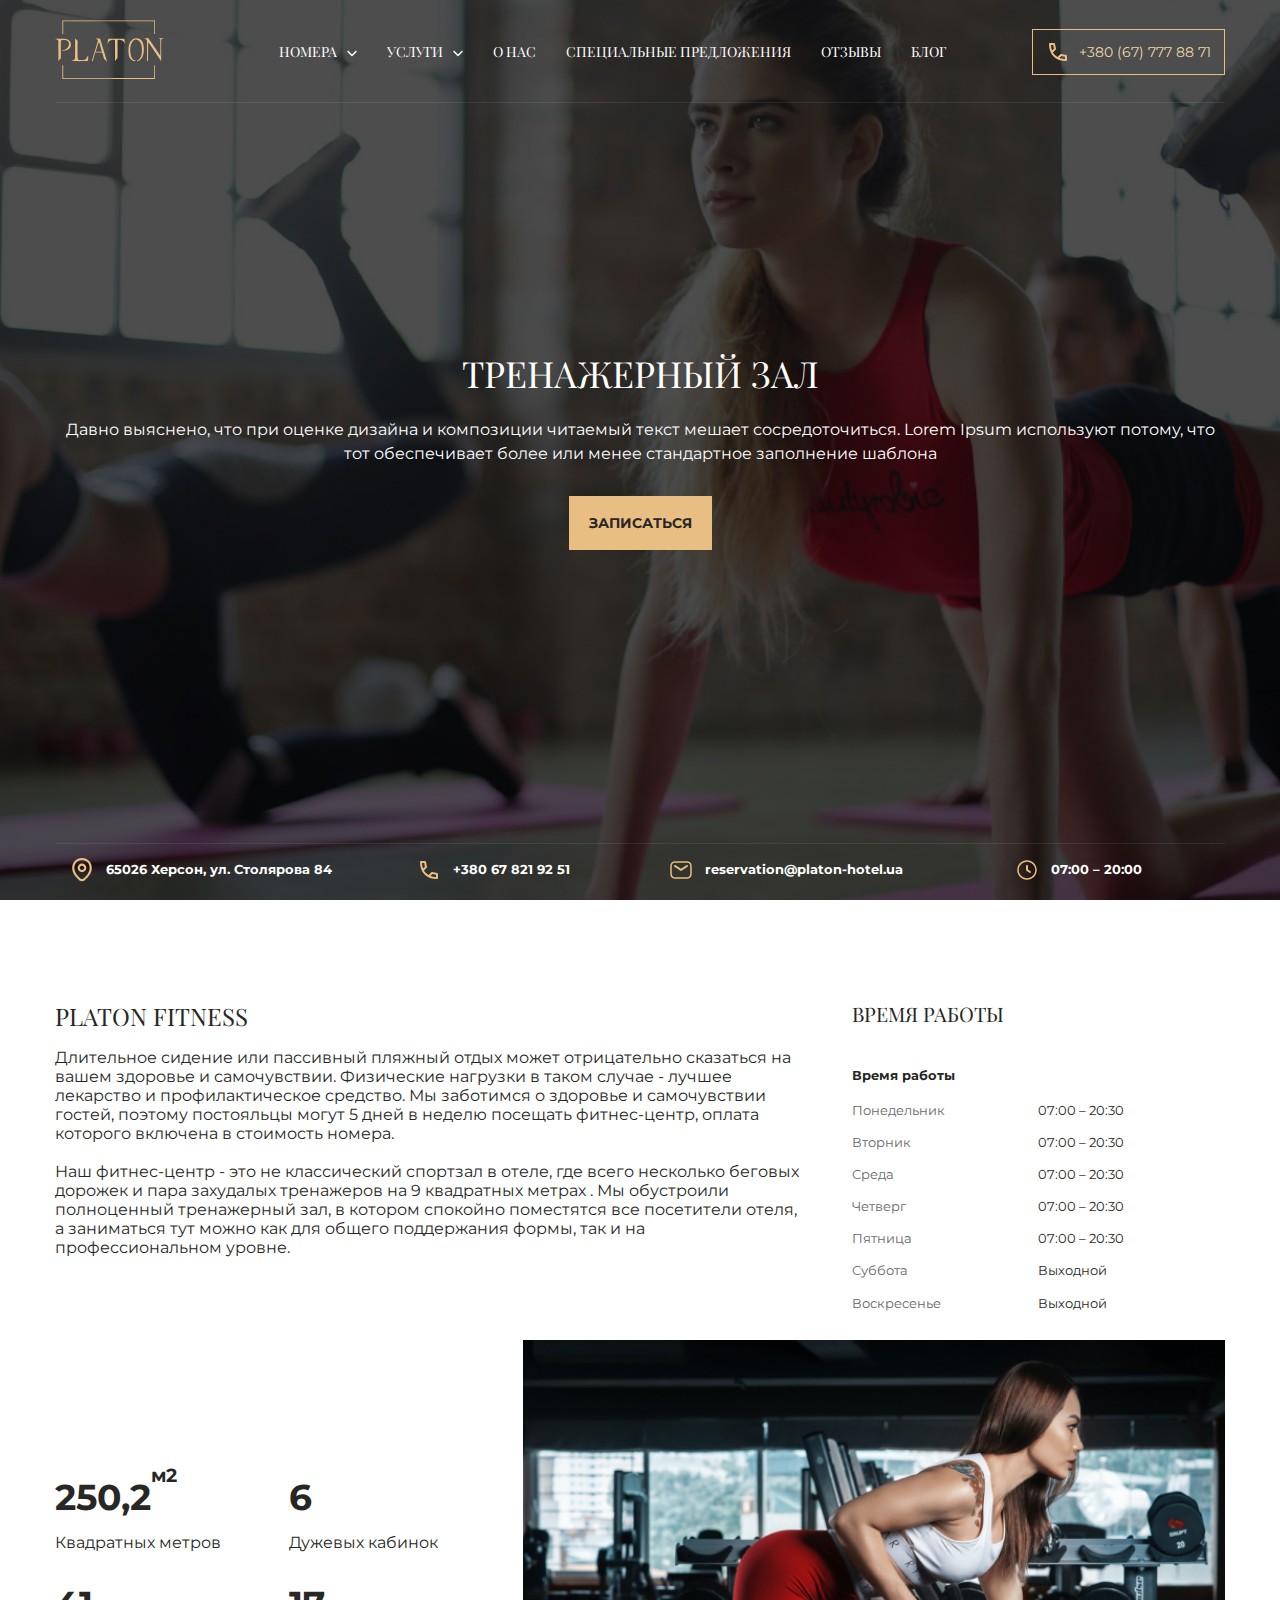
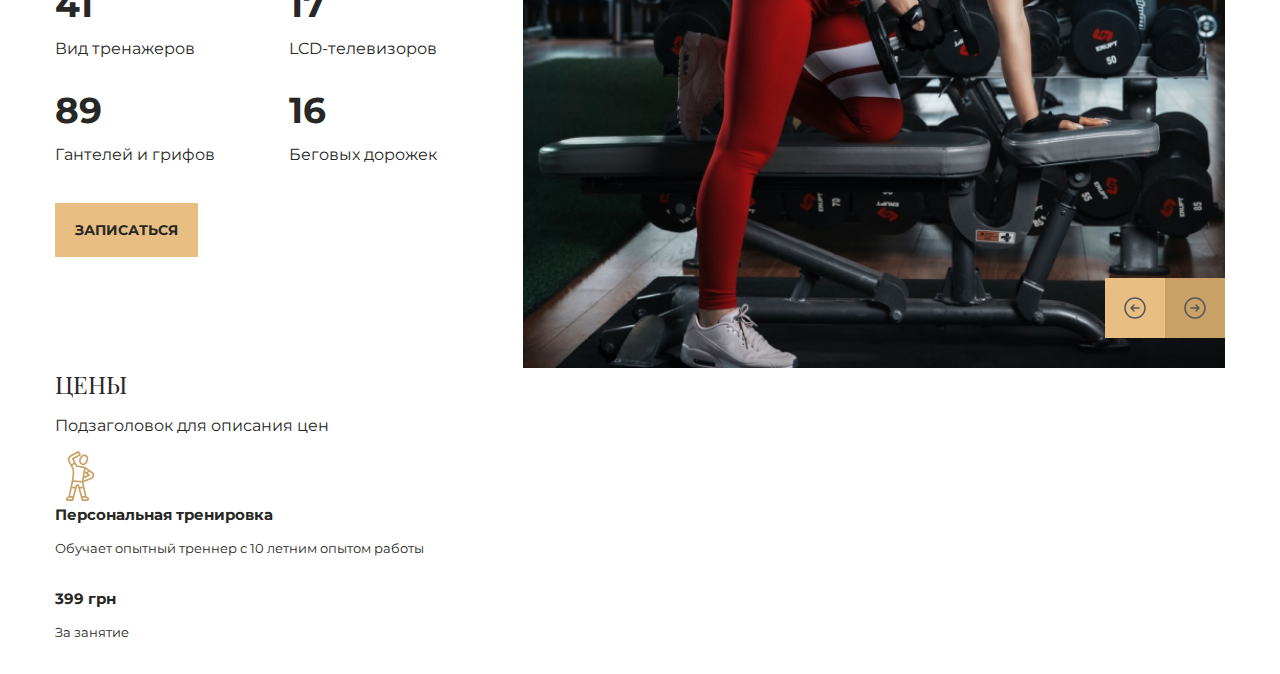
==== gym.html @ 46c25a81 "page 3" ====
<!DOCTYPE html>
<html lang="ru">
<head>
	<meta charset="UTF-8">
	<meta name="viewport" content="width=device-width, initial-scale=1.0">
	<link rel="preconnect" href="https://fonts.gstatic.com">
	<link href="https://fonts.googleapis.com/css2?family=Montserrat:wght@400;700&family=Playfair+Display&display=swap" rel="stylesheet">
	<link rel="stylesheet" href="accets/slick/slick.css">
	<link rel="stylesheet" href="accets/slick/slick-theme.css">
	<link rel="stylesheet" type="text/css" href="accets/css/style.css">
	
	<title>Platon - Тренажерный зал</title>
</head>
<body>
<!-- Sprite -->
<svg style="display: none;">
	<symbol id="time" viewBox="0 0 24 24">
		<path fill-rule="evenodd" clip-rule="evenodd" d="M12 2.25C6.61522 2.25 2.25 6.61522 2.25 12C2.25 17.3848 6.61522 21.75 12 21.75C17.3848 21.75 21.75 17.3848 21.75 12C21.75 6.61522 17.3848 2.25 12 2.25ZM3.75 12C3.75 7.44365 7.44365 3.75 12 3.75C16.5563 3.75 20.25 7.44365 20.25 12C20.25 16.5563 16.5563 20.25 12 20.25C7.44365 20.25 3.75 16.5563 3.75 12ZM13 8C13 7.44772 12.5523 7 12 7C11.4477 7 11 7.44772 11 8V12C11 12.3344 11.1671 12.6466 11.4453 12.8321L14.4453 14.8321C14.9048 15.1384 15.5257 15.0142 15.8321 14.5547C16.1384 14.0952 16.0142 13.4743 15.5547 13.1679L13 11.4648V8Z"/>
	</symbol>
	<symbol id="book" viewBox="0 0 24 24">
		<path fill-rule="evenodd" clip-rule="evenodd" d="M21 2.25H20.945C18.991 2.24998 17.4326 2.24996 15.9908 2.5121C14.6356 2.7585 13.3992 3.23163 12 4.10704C10.6008 3.23163 9.36438 2.7585 8.00916 2.5121C6.56741 2.24996 5.00897 2.24998 3.05503 2.25H3.05502H3C2.80109 2.25 2.61032 2.32902 2.46967 2.46967C2.32902 2.61032 2.25 2.80109 2.25 3V15C2.25 15.4142 2.58579 15.75 3 15.75C5.02025 15.75 6.4461 15.7525 7.74084 15.9879C9.0029 16.2174 10.1582 16.6735 11.584 17.624C11.8359 17.792 12.1641 17.792 12.416 17.624C13.8418 16.6735 14.9971 16.2174 16.2592 15.9879C17.5539 15.7525 18.9798 15.75 21 15.75C21.4142 15.75 21.75 15.4142 21.75 15V3C21.75 2.58579 21.4142 2.25 21 2.25ZM7.74084 3.9879C8.90291 4.19919 9.97448 4.60267 11.25 5.40729V15.6677C10.1465 15.0668 9.11756 14.7136 8.00916 14.5121C6.74252 14.2818 5.38582 14.2538 3.75 14.2505V3.75061C5.38435 3.75449 6.6124 3.78273 7.74084 3.9879ZM15.9908 14.5121C14.8824 14.7136 13.8535 15.0668 12.75 15.6677V5.40729C14.0255 4.60267 15.0971 4.19919 16.2592 3.9879C17.3876 3.78273 18.6156 3.75448 20.25 3.75061V14.2505C18.6142 14.2538 17.2575 14.2818 15.9908 14.5121ZM3 17.75C2.58579 17.75 2.25 18.0858 2.25 18.5C2.25 18.9142 2.58579 19.25 3 19.25C4.97377 19.25 6.39687 19.3743 7.67766 19.7236C8.95056 20.0707 10.1262 20.6522 11.584 21.624C11.8359 21.792 12.1641 21.792 12.416 21.624C13.8738 20.6522 15.0494 20.0707 16.3223 19.7236C17.6031 19.3743 19.0262 19.25 21 19.25C21.4142 19.25 21.75 18.9142 21.75 18.5C21.75 18.0858 21.4142 17.75 21 17.75C18.9738 17.75 17.3969 17.8757 15.9277 18.2764C14.585 18.6426 13.3686 19.2283 12 20.1041C10.6314 19.2283 9.41499 18.6426 8.07234 18.2764C6.60313 17.8757 5.02623 17.75 3 17.75Z"/>
	</symbol>
	<symbol id="arrowL" viewBox="0 0 22 22">
	<path fill-rule="evenodd" clip-rule="evenodd" d="M20.25 11C20.25 5.89137 16.1086 1.75 11 1.75C5.89137 1.75 1.75 5.89137 1.75 11C1.75 16.1086 5.89137 20.25 11 20.25C16.1086 20.25 20.25 16.1086 20.25 11ZM11 0.25C16.9371 0.25 21.75 5.06294 21.75 11C21.75 16.9371 16.9371 21.75 11 21.75C5.06294 21.75 0.25 16.9371 0.25 11C0.25 5.06294 5.06294 0.25 11 0.25ZM9.46967 7.46967C9.76256 7.17678 10.2374 7.17678 10.5303 7.46967C10.8232 7.76256 10.8232 8.23744 10.5303 8.53033L8.81066 10.25H15C15.4142 10.25 15.75 10.5858 15.75 11C15.75 11.4142 15.4142 11.75 15 11.75H8.81066L10.5303 13.4697C10.8232 13.7626 10.8232 14.2374 10.5303 14.5303C10.2374 14.8232 9.76256 14.8232 9.46967 14.5303L6.46967 11.5303C6.17678 11.2374 6.17678 10.7626 6.46967 10.4697L9.46967 7.46967Z"/>
	</symbol>
	<symbol id="arrowR" viewBox="0 0 24 24">
		<path fill-rule="evenodd" clip-rule="evenodd" d="M2.75 12C2.75 6.89137 6.89137 2.75 12 2.75C17.1086 2.75 21.25 6.89137 21.25 12C21.25 17.1086 17.1086 21.25 12 21.25C6.89137 21.25 2.75 17.1086 2.75 12ZM12 1.25C6.06294 1.25 1.25 6.06294 1.25 12C1.25 17.9371 6.06294 22.75 12 22.75C17.9371 22.75 22.75 17.9371 22.75 12C22.75 6.06294 17.9371 1.25 12 1.25ZM13.5303 8.46967C13.2374 8.17678 12.7626 8.17678 12.4697 8.46967C12.1768 8.76256 12.1768 9.23744 12.4697 9.53033L14.1893 11.25H8C7.58579 11.25 7.25 11.5858 7.25 12C7.25 12.4142 7.58579 12.75 8 12.75H14.1893L12.4697 14.4697C12.1768 14.7626 12.1768 15.2374 12.4697 15.5303C12.7626 15.8232 13.2374 15.8232 13.5303 15.5303L16.5303 12.5303C16.8232 12.2374 16.8232 11.7626 16.5303 11.4697L13.5303 8.46967Z"/>
	</symbol>
	<symbol id="map" viewBox="0 0 18 22">
		<path fill-rule="evenodd" clip-rule="evenodd" d="M2 9.14818C2 6.69712 2.89314 4.93541 4.17115 3.77835C5.46619 2.60588 7.21809 2 9 2C10.7819 2 12.5338 2.6059 13.8288 3.77837C15.1069 4.93543 16 6.69715 16 9.14818C16 11.2169 15.1914 13.1311 14.0546 14.7968C12.9182 16.4618 11.49 17.8244 10.3478 18.767C9.55 19.4253 8.45042 19.4254 7.65255 18.767C6.5103 17.8245 5.082 16.4619 3.94552 14.7968C2.80865 13.1311 2 11.217 2 9.14818ZM18 9.14818C18 6.16712 16.8931 3.85474 15.1712 2.29574C13.4662 0.752148 11.2181 5.54326e-06 9 0C6.78191 -5.60281e-06 4.53381 0.752126 2.82885 2.29572C1.10686 3.85472 0 6.1671 0 9.14818C0 11.7472 1.01476 14.0506 2.29362 15.9243C3.57287 17.7985 5.15262 19.2971 6.37964 20.3096C7.91657 21.5778 10.0839 21.5778 11.6208 20.3095C12.8478 19.297 14.4274 17.7985 15.7066 15.9242C16.9853 14.0505 18 11.7471 18 9.14818ZM7 9.00003C7 7.89546 7.89543 7.00003 9 7.00003C10.1046 7.00003 11 7.89546 11 9.00003C11 10.1046 10.1046 11 9 11C7.89543 11 7 10.1046 7 9.00003ZM9 5.00003C6.79086 5.00003 5 6.79089 5 9.00003C5 11.2092 6.79086 13 9 13C11.2091 13 13 11.2092 13 9.00003C13 6.79089 11.2091 5.00003 9 5.00003Z"/>
	</symbol>
	<symbol id="tel" viewBox="0 0 24 24">
		<path fill-rule="evenodd" clip-rule="evenodd" d="M3 4C3 3.44772 3.44772 3 4 3H8C8.47668 3 8.8871 3.33646 8.98058 3.80388L9.98058 8.80388C10.0462 9.13174 9.94353 9.47068 9.70711 9.70711L6.97995 12.4343C7.53364 13.411 8.19591 14.2817 8.95711 15.0429C9.7183 15.8041 10.589 16.4664 11.5657 17.0201L14.2929 14.2929C14.5293 14.0565 14.8683 13.9538 15.1961 14.0194L20.1961 15.0194C20.6635 15.1129 21 15.5233 21 16V16.0078V16.0156V16.0234V16.0312V16.0391V16.0469V16.0547V16.0625V16.0703V16.0781V16.0859V16.0938V16.1016V16.1094V16.1172V16.125V16.1328V16.1406V16.1484V16.1562V16.1641V16.1719V16.1797V16.1875V16.1953V16.2031V16.2109V16.2188V16.2266V16.2344V16.2422V16.25V16.2578V16.2656V16.2734V16.2812V16.2891V16.2969V16.3047V16.3125V16.3203V16.3281V16.3359V16.3438V16.3516V16.3594V16.3672V16.375V16.3828V16.3906V16.3984V16.4062V16.4141V16.4219V16.4297V16.4375V16.4453V16.4531V16.4609V16.4688V16.4766V16.4844V16.4922V16.5V16.5078V16.5156V16.5234V16.5312V16.5391V16.5469V16.5547V16.5625V16.5703V16.5781V16.5859V16.5938V16.6016V16.6094V16.6172V16.625V16.6328V16.6406V16.6484V16.6562V16.6641V16.6719V16.6797V16.6875V16.6953V16.7031V16.7109V16.7188V16.7266V16.7344V16.7422V16.75V16.7578V16.7656V16.7734V16.7812V16.7891V16.7969V16.8047V16.8125V16.8203V16.8281V16.8359V16.8438V16.8516V16.8594V16.8672V16.875V16.8828V16.8906V16.8984V16.9062V16.9141V16.9219V16.9297V16.9375V16.9453V16.9531V16.9609V16.9688V16.9766V16.9844V16.9922V17V17.0078V17.0156V17.0234V17.0312V17.0391V17.0469V17.0547V17.0625V17.0703V17.0781V17.0859V17.0938V17.1016V17.1094V17.1172V17.125V17.1328V17.1406V17.1484V17.1562V17.1641V17.1719V17.1797V17.1875V17.1953V17.2031V17.2109V17.2188V17.2266V17.2344V17.2422V17.25V17.2578V17.2656V17.2734V17.2812V17.2891V17.2969V17.3047V17.3125V17.3203V17.3281V17.3359V17.3438V17.3516V17.3594V17.3672V17.375V17.3828V17.3906V17.3984V17.4062V17.4141V17.4219V17.4297V17.4375V17.4453V17.4531V17.4609V17.4688V17.4766V17.4844V17.4922V17.5V17.5078V17.5156V17.5234V17.5312V17.5391V17.5469V17.5547V17.5625V17.5703V17.5781V17.5859V17.5938V17.6016V17.6094V17.6172V17.625V17.6328V17.6406V17.6484V17.6562V17.6641V17.6719V17.6797V17.6875V17.6953V17.7031V17.7109V17.7188V17.7266V17.7344V17.7422V17.75V17.7578V17.7656V17.7734V17.7812V17.7891V17.7969V17.8047V17.8125V17.8203V17.8281V17.8359V17.8438V17.8516V17.8594V17.8672V17.875V17.8828V17.8906V17.8984V17.9062V17.9141V17.9219V17.9297V17.9375V17.9453V17.9531V17.9609V17.9688V17.9766V17.9844V17.9922V18V18.0078V18.0156V18.0234V18.0312V18.0391V18.0469V18.0547V18.0625V18.0703V18.0781V18.0859V18.0938V18.1016V18.1094V18.1172V18.125V18.1328V18.1406V18.1484V18.1562V18.1641V18.1719V18.1797V18.1875V18.1953V18.2031V18.2109V18.2188V18.2266V18.2344V18.2422V18.25V18.2578V18.2656V18.2734V18.2812V18.2891V18.2969V18.3047V18.3125V18.3203V18.3281V18.3359V18.3438V18.3516V18.3594V18.3672V18.375V18.3828V18.3906V18.3984V18.4062V18.4141V18.4219V18.4297V18.4375V18.4453V18.4531V18.4609V18.4688V18.4766V18.4844V18.4922V18.5V18.5078V18.5156V18.5234V18.5312V18.5391V18.5469V18.5547V18.5625V18.5703V18.5781V18.5859V18.5938V18.6016V18.6094V18.6172V18.625V18.6328V18.6406V18.6484V18.6562V18.6641V18.6719V18.6797V18.6875V18.6953V18.7031V18.7109V18.7188V18.7266V18.7344V18.7422V18.75V18.7578V18.7656V18.7734V18.7812V18.7891V18.7969V18.8047V18.8125V18.8203V18.8281V18.8359V18.8438V18.8516V18.8594V18.8672V18.875V18.8828V18.8906V18.8984V18.9062V18.9141V18.9219V18.9297V18.9375V18.9453V18.9531V18.9609V18.9688V18.9766V18.9844V18.9922V19V19.0078V19.0156V19.0234V19.0312V19.0391V19.0469V19.0547V19.0625V19.0703V19.0781V19.0859V19.0938V19.1016V19.1094V19.1172V19.125V19.1328V19.1406V19.1484V19.1562V19.1641V19.1719V19.1797V19.1875V19.1953V19.2031V19.2109V19.2188V19.2266V19.2344V19.2422V19.25V19.2578V19.2656V19.2734V19.2812V19.2891V19.2969V19.3047V19.3125V19.3203V19.3281V19.3359V19.3438V19.3516V19.3594V19.3672V19.375V19.3828V19.3906V19.3984V19.4062V19.4141V19.4219V19.4297V19.4375V19.4453V19.4531V19.4609V19.4688V19.4766V19.4844V19.4922V19.5V19.5078V19.5156V19.5234V19.5312V19.5391V19.5469V19.5547V19.5625V19.5703V19.5781V19.5859V19.5938V19.6016V19.6094V19.6172V19.625V19.6328V19.6406V19.6484V19.6562V19.6641V19.6719V19.6797V19.6875V19.6953V19.7031V19.7109V19.7188V19.7266V19.7344V19.7422V19.75V19.7578V19.7656V19.7734V19.7812V19.7891V19.7969V19.8047V19.8125V19.8203V19.8281V19.8359V19.8438V19.8516V19.8594V19.8672V19.875V19.8828V19.8906V19.8984V19.9062V19.9141V19.9219V19.9297V19.9375V19.9453V19.9531V19.9609V19.9688V19.9766V19.9844V19.9922V20C21 20.5523 20.5523 21 20 21C14.7995 21 10.5217 19.4359 7.54289 16.4571C4.56408 13.4783 3 9.20051 3 4ZM13.4951 17.9191C15.1117 18.5268 16.9502 18.89 19 18.9787V18.9766V18.9688V18.9609V18.9531V18.9453V18.9375V18.9297V18.9219V18.9141V18.9062V18.8984V18.8906V18.8828V18.875V18.8672V18.8594V18.8516V18.8438V18.8359V18.8281V18.8203V18.8125V18.8047V18.7969V18.7891V18.7812V18.7734V18.7656V18.7578V18.75V18.7422V18.7344V18.7266V18.7188V18.7109V18.7031V18.6953V18.6875V18.6797V18.6719V18.6641V18.6562V18.6484V18.6406V18.6328V18.625V18.6172V18.6094V18.6016V18.5938V18.5859V18.5781V18.5703V18.5625V18.5547V18.5469V18.5391V18.5312V18.5234V18.5156V18.5078V18.5V18.4922V18.4844V18.4766V18.4688V18.4609V18.4531V18.4453V18.4375V18.4297V18.4219V18.4141V18.4062V18.3984V18.3906V18.3828V18.375V18.3672V18.3594V18.3516V18.3438V18.3359V18.3281V18.3203V18.3125V18.3047V18.2969V18.2891V18.2812V18.2734V18.2656V18.2578V18.25V18.2422V18.2344V18.2266V18.2188V18.2109V18.2031V18.1953V18.1875V18.1797V18.1719V18.1641V18.1562V18.1484V18.1406V18.1328V18.125V18.1172V18.1094V18.1016V18.0938V18.0859V18.0781V18.0703V18.0625V18.0547V18.0469V18.0391V18.0312V18.0234V18.0156V18.0078V18V17.9922V17.9844V17.9766V17.9688V17.9609V17.9531V17.9453V17.9375V17.9297V17.9219V17.9141V17.9062V17.8984V17.8906V17.8828V17.875V17.8672V17.8594V17.8516V17.8438V17.8359V17.8281V17.8203V17.8125V17.8047V17.7969V17.7891V17.7812V17.7734V17.7656V17.7578V17.75V17.7422V17.7344V17.7266V17.7188V17.7109V17.7031V17.6953V17.6875V17.6797V17.6719V17.6641V17.6562V17.6484V17.6406V17.6328V17.625V17.6172V17.6094V17.6016V17.5938V17.5859V17.5781V17.5703V17.5625V17.5547V17.5469V17.5391V17.5312V17.5234V17.5156V17.5078V17.5V17.4922V17.4844V17.4766V17.4688V17.4609V17.4531V17.4453V17.4375V17.4297V17.4219V17.4141V17.4062V17.3984V17.3906V17.3828V17.375V17.3672V17.3594V17.3516V17.3438V17.3359V17.3281V17.3203V17.3125V17.3047V17.2969V17.2891V17.2812V17.2734V17.2656V17.2578V17.25V17.2422V17.2344V17.2266V17.2188V17.2109V17.2031V17.1953V17.1875V17.1797V17.1719V17.1641V17.1562V17.1484V17.1406V17.1328V17.125V17.1172V17.1094V17.1016V17.0938V17.0859V17.0781V17.0703V17.0625V17.0547V17.0469V17.0391V17.0312V17.0234V17.0156V17.0078V17V16.9922V16.9844V16.9766V16.9688V16.9609V16.9531V16.9453V16.9375V16.9297V16.9219V16.9141V16.9062V16.8984V16.8906V16.8828V16.875V16.8672V16.8594V16.8516V16.8438V16.8359V16.8281V16.8203V16.8198L15.3287 16.0855L13.4951 17.9191ZM6.08093 10.5049L7.91446 8.67133L7.1802 5H5.02133C5.10996 7.04982 5.4732 8.88831 6.08093 10.5049Z"/>
	</symbol>
	<symbol id="email" viewBox="0 0 24 24">
		<path fill-rule="evenodd" clip-rule="evenodd" d="M8.4 3.25H8.367C7.27486 3.24999 6.40936 3.24999 5.71173 3.30699C4.99834 3.36527 4.39472 3.48688 3.84355 3.76772C2.94978 4.22312 2.22312 4.94978 1.76772 5.84355C1.48688 6.39472 1.36527 6.99834 1.30699 7.71173C1.24999 8.40935 1.24999 9.27485 1.25 10.367V10.367V10.4V13.6V13.633C1.24999 14.7251 1.24999 15.5906 1.30699 16.2883C1.36527 17.0017 1.48688 17.6053 1.76772 18.1565C2.22312 19.0502 2.94978 19.7769 3.84355 20.2323C4.39472 20.5131 4.99834 20.6347 5.71173 20.693C6.40935 20.75 7.27485 20.75 8.36698 20.75H8.4H15.6H15.633C16.7252 20.75 17.5906 20.75 18.2883 20.693C19.0017 20.6347 19.6053 20.5131 20.1565 20.2323C21.0502 19.7769 21.7769 19.0502 22.2323 18.1565C22.5131 17.6053 22.6347 17.0017 22.693 16.2883C22.75 15.5906 22.75 14.7252 22.75 13.633V13.6V10.4V10.367C22.75 9.27484 22.75 8.40935 22.693 7.71173C22.6347 6.99834 22.5131 6.39472 22.2323 5.84355C21.7769 4.94978 21.0502 4.22312 20.1565 3.76772C19.6053 3.48688 19.0017 3.36527 18.2883 3.30699C17.5906 3.24999 16.7251 3.24999 15.633 3.25H15.6H8.4ZM4.52453 5.10423C4.829 4.94909 5.21325 4.85271 5.83388 4.80201C6.46327 4.75058 7.26752 4.75 8.4 4.75H15.6C16.7325 4.75 17.5367 4.75058 18.1661 4.80201C18.7867 4.85271 19.171 4.94909 19.4755 5.10423C20.087 5.41582 20.5842 5.913 20.8958 6.52453C21.0509 6.829 21.1473 7.21325 21.198 7.83388C21.2494 8.46326 21.25 9.26752 21.25 10.4V13.6C21.25 14.7325 21.2494 15.5367 21.198 16.1661C21.1473 16.7867 21.0509 17.171 20.8958 17.4755C20.5842 18.087 20.087 18.5842 19.4755 18.8958C19.171 19.0509 18.7867 19.1473 18.1661 19.198C17.5367 19.2494 16.7325 19.25 15.6 19.25H8.4C7.26752 19.25 6.46327 19.2494 5.83388 19.198C5.21325 19.1473 4.829 19.0509 4.52453 18.8958C3.913 18.5842 3.41582 18.087 3.10423 17.4755C2.94909 17.171 2.85271 16.7867 2.80201 16.1661C2.75058 15.5367 2.75 14.7325 2.75 13.6V10.4C2.75 9.26752 2.75058 8.46326 2.80201 7.83388C2.85271 7.21325 2.94909 6.829 3.10423 6.52453C3.41582 5.913 3.913 5.41582 4.52453 5.10423ZM6.5547 7.16795C6.09517 6.8616 5.4743 6.98577 5.16795 7.4453C4.8616 7.90483 4.98577 8.5257 5.4453 8.83205L11.4453 12.8321C11.7812 13.056 12.2188 13.056 12.5547 12.8321L18.5547 8.83205C19.0142 8.5257 19.1384 7.90483 18.8321 7.4453C18.5257 6.98577 17.9048 6.8616 17.4453 7.16795L12 10.7981L6.5547 7.16795Z"/>
	</symbol>
	<symbol id="wrench" viewBox="0 0 24 24">
		<path fill-rule="evenodd" clip-rule="evenodd" d="M19.5825 3.07635C19.6374 3.3963 19.5336 3.72298 19.304 3.95252L15.7271 7.52948C15.5174 7.73915 15.4032 7.85444 15.3275 7.94361C15.3245 7.94716 15.3217 7.95054 15.319 7.95374C15.3217 7.95695 15.3245 7.96033 15.3275 7.96388C15.4032 8.05305 15.5174 8.16833 15.7271 8.37801L16.2928 8.94369C16.5024 9.15337 16.6177 9.26755 16.7069 9.34325C16.7104 9.34627 16.7138 9.3491 16.717 9.35177C16.7202 9.3491 16.7236 9.34627 16.7272 9.34325C16.8163 9.26755 16.9316 9.15337 17.1413 8.94369L20.7183 5.36673C20.9478 5.13719 21.2745 5.03335 21.5944 5.08823C21.9144 5.14311 22.1878 5.34988 22.3277 5.64279C23.57 8.24346 23.1159 11.4543 20.9597 13.6106C18.9842 15.586 16.1237 16.1328 13.658 15.2554L7.52464 21.3888C6.35307 22.5603 4.45357 22.5603 3.282 21.3888C2.11043 20.2172 2.11043 18.3177 3.282 17.1461L9.41539 11.0127C8.53793 8.54712 9.08474 5.68653 11.0602 3.7111C13.2164 1.55485 16.4273 1.10072 19.028 2.34308C19.3209 2.48301 19.5277 2.75641 19.5825 3.07635ZM16.7175 3.71064C15.213 3.49689 13.6305 3.96924 12.4744 5.12532C10.9361 6.6636 10.6084 8.95698 11.4968 10.8168C11.6795 11.1992 11.6013 11.6553 11.3016 11.955L4.69621 18.5603C4.30569 18.9509 4.30569 19.584 4.69621 19.9746C5.08674 20.3651 5.7199 20.3651 6.11043 19.9746L12.7158 13.3692C13.0155 13.0695 13.4715 12.9913 13.854 13.174C15.7138 14.0624 18.0072 13.7347 19.5455 12.1964C20.7015 11.0403 21.1739 9.45777 20.9601 7.95328L18.5555 10.3579L18.533 10.3805C18.3545 10.5589 18.1807 10.7328 18.0215 10.8679C17.8467 11.0164 17.6248 11.1759 17.3351 11.2701C16.9334 11.4006 16.5007 11.4006 16.099 11.2701C15.8093 11.1759 15.5874 11.0164 15.4125 10.8679C15.2533 10.7328 15.0795 10.5589 14.9011 10.3805C14.8936 10.373 14.8861 10.3654 14.8786 10.3579L14.3129 9.79222C14.3053 9.78469 14.2978 9.77718 14.2903 9.76967C14.1118 9.59123 13.938 9.41745 13.8028 9.25823C13.6544 9.08338 13.4948 8.86149 13.4007 8.57178C13.2702 8.17009 13.2702 7.7374 13.4007 7.33571C13.4948 7.04599 13.6544 6.8241 13.8028 6.64925C13.938 6.49004 14.1118 6.31626 14.2903 6.13782C14.2978 6.13031 14.3053 6.12279 14.3129 6.11526L16.7175 3.71064Z"/>
	</symbol>
	<symbol id="telegram" viewBox="0 0 24 24">
		<path d="M18.1425 20.3326C17.9871 20.3337 17.835 20.2866 17.7075 20.1976L10.5 15.1426C10.4109 15.0797 10.3365 14.9982 10.2821 14.9036C10.2277 14.809 10.1946 14.7037 10.185 14.5951C10.1749 14.4852 10.1892 14.3745 10.2268 14.2708C10.2644 14.1671 10.3244 14.0729 10.4025 13.9951L12.3675 12.0001L9.00004 14.1076L10.5 17.5501L11.16 16.8901C11.3003 16.7488 11.4909 16.6691 11.6899 16.6684C11.8889 16.6677 12.0801 16.7461 12.2213 16.8863C12.3625 17.0265 12.4423 17.2171 12.443 17.4162C12.4437 17.6152 12.3653 17.8063 12.225 17.9476L10.725 19.3876C10.6386 19.4749 10.532 19.5397 10.4146 19.5761C10.2972 19.6126 10.1727 19.6197 10.0519 19.5967C9.93115 19.5738 9.8179 19.5215 9.7221 19.4445C9.62631 19.3674 9.55091 19.2681 9.50254 19.1551L7.33504 14.1001C7.26565 13.9348 7.25776 13.7501 7.31279 13.5795C7.36783 13.4089 7.48215 13.2636 7.63504 13.1701L17.025 7.38756C17.1816 7.29117 17.3682 7.25567 17.5493 7.28781C17.7303 7.31995 17.8933 7.4175 18.0071 7.5619C18.121 7.70631 18.1778 7.88751 18.1668 8.07107C18.1559 8.25464 18.0778 8.42777 17.9475 8.55756L12.0825 14.4226L17.6625 18.3376L20.6625 5.58756L4.33504 11.6626L6.14254 12.4126C6.23958 12.4451 6.32892 12.4972 6.40507 12.5656C6.48121 12.634 6.54255 12.7173 6.5853 12.8103C6.62805 12.9033 6.65132 13.0041 6.65366 13.1064C6.656 13.2088 6.63736 13.3105 6.59891 13.4053C6.56045 13.5002 6.50298 13.5862 6.43004 13.658C6.3571 13.7298 6.27023 13.7859 6.17479 13.8229C6.07934 13.8599 5.97733 13.8769 5.87505 13.873C5.77276 13.8691 5.67237 13.8443 5.58004 13.8001L1.97254 12.3376C1.83024 12.2836 1.70773 12.1876 1.62128 12.0623C1.53483 11.9371 1.48853 11.7885 1.48853 11.6363C1.48853 11.4841 1.53483 11.3355 1.62128 11.2103C1.70773 11.085 1.83024 10.989 1.97254 10.9351L21.4875 3.75006C21.6139 3.7045 21.7501 3.69368 21.882 3.71875C22.014 3.74381 22.1367 3.80384 22.2375 3.89256C22.3418 3.98388 22.4187 4.10231 22.4598 4.23471C22.5008 4.3671 22.5044 4.50828 22.47 4.64256L18.87 19.7551C18.8423 19.8752 18.7853 19.9867 18.7042 20.0795C18.6231 20.1724 18.5204 20.2439 18.405 20.2876C18.3207 20.3171 18.2319 20.3323 18.1425 20.3326Z"/>
</svg>
<!-- Header -->
<header>
	<div class="container">
		<div class="header__inner">
			<div class="header__logo">
				<img src="accets/images/logo.svg" alt="">
			</div>

			<nav class="nav">
				<div class="nav__submenu">Номера</div>
				<div class="nav__submenu">Услуги</div>
				<div class="nav__link">О нас</div>
				<div class="nav__link">Специальные предложения</div>
				<div class="nav__link">Отзывы</div>
				<div class="nav__link">Блог</div>
			</nav>

			<div class="header__item">
				<div class="header__local"></div>
				<div class="btn__tel">
					<svg class="icon__tel">
						<use xlink:href="#tel"></use>
					</svg>
				+380 (67) 777 88 71
				</div>
			</div>
		</div>
	</div>
</header>
<!-- Intro -->
<div class="intro text-center" style="background: url(accets/images/gym/gym-intro.jpg) no-repeat center; background-size: cover;">
	<div class="container">
		<h1>
			Тренажерный зал
		</h1>
		<p>
			Давно выяснено, что при оценке дизайна и композиции читаемый текст мешает сосредоточиться. Lorem Ipsum используют потому, что тот обеспечивает более или менее стандартное заполнение шаблона
		</p>
		<div class="text-center">
			<a class="btn" href="#">записаться</a>
		</div>
		<div class="rest__intro--contact">
			<div class="rest__intro--contact-item">
				<svg class="contacts__icon">
					<use xlink:href="#map"></use>
				</svg>
				<p>65026 Херсон, ул. Столярова 84</p>
			</div>
			<div class="rest__intro--contact-item">
				<svg class="contacts__icon">
					<use xlink:href="#tel"></use>
				</svg>
				<p>+380 67 821 92 51</p>
			</div>
			<div class="rest__intro--contact-item">
				<svg class="contacts__icon">
					<use xlink:href="#email"></use>
				</svg>
				<p>reservation@platon-hotel.ua</p>
			</div>
			<div class="rest__intro--contact-item">
				<svg class="contacts__icon">
					<use xlink:href="#time"></use>
				</svg>
				<p>07:00 – 20:00</p>
			</div>
		</div>
	</div>
</div>
<div class="container">
	<div class="section-2 section-2--rest">
		<div class="section-2--rest__text">
			<h2>Platon Fitness</h2>
			<p>
				Длительное сидение или пассивный пляжный отдых может отрицательно сказаться на вашем здоровье и самочувствии. Физические нагрузки в таком случае - лучшее лекарство и профилактическое средство. Мы заботимся о здоровье и самочувствии гостей, поэтому постояльцы могут 5 дней в неделю посещать фитнес-центр, оплата которого включена в стоимость номера. <br><br>
				Наш фитнес-центр - это не классический спортзал в отеле, где всего несколько беговых дорожек и пара захудалых тренажеров на 9 квадратных метрах . Мы обустроили полноценный тренажерный зал, в котором спокойно поместятся все посетители отеля, а заниматься тут можно как для общего поддержания формы, так и на профессиональном уровне.
			</p>
		</div>
		<div class="section-2--rest__graf">
			<h5>Время работы</h5>
			<div class="rest__graf--title">
				Время работы
			</div>
			<ul class="rest__graf--text">
				<li>
					<span>Понедельник</span>
					<p>07:00 – 20:30</p>
				</li>
				<li>
					<span>Вторник</span>
					<p>07:00 – 20:30</p>
				</li>
				<li>
					<span>Среда</span>
					<p>07:00 – 20:30</p>
				</li>
				<li>
					<span>Четверг</span>
					<p>07:00 – 20:30</p>
				</li>
				<li>
					<span>Пятница</span>
					<p>07:00 – 20:30</p>
				</li>
				<li>
					<span>Суббота</span>
					<p>Выходной</p>
				</li>
				<li>
					<span>Воскресенье</span>
					<p>Выходной</p>
				</li>
			</ul>
		</div>
	</div>
</div>
<div class="container">
	<div class="gym-section-5">
		<div class="gym-section-5--text">
			<ul class="gym_sect--text">
				<li>
					<span>250,2<sup>м2</sup></span>
					<p>Квадратных метров</p>
				</li>
				<li>
					<span>6</span>
					<p>Дужевых кабинок</p>
				</li>
				<li>
					<span>41</span>
					<p>Вид тренажеров</p>
				</li>
				<li>
					<span>17</span>
					<p>LCD-телевизоров</p>
				</li>
				<li>
					<span>89</span>
					<p>Гантелей и грифов</p>
				</li>
				<li>
					<span>16</span>
					<p>Беговых дорожек</p>
				</li>
			</ul>
			<div class="btn">Записаться</div>
		</div>
		<div class="slider-3">
			<div class="slide">
				<img src="accets/images/gym/fitnes-slider.jpg" alt="">
			</div>
			<div class="slide">
				<img src="accets/images/gym/fitnes-slider.jpg" alt="">
			</div>
			<div class="slide">
				<img src="accets/images/gym/fitnes-slider.jpg" alt="">
			</div>
		</div>
	</div>
</div>

<div class="container">
	<div class="gym-section-6">
		<h2>Цены</h2>
		<p>Подзаголовок для описания цен</p>
		<div class="gym-section-6__inner">
			<div class="gym-section-6__item">
				<div class="gym-section-6__item--name">
					<img src="accets/images/gym/exercise-1.svg">
					<h6>Персональная тренировка</h6>
					<p class="p13">Обучает опытный треннер с 10 летним опытом работы</p>
				</div>
				<div class="gym-section-6__item--price">
					<h6>399 грн</h6>
					<p class="p13">За занятие</p>
				</div>
			</div>
		</div>
	</div>
</div>
<script src="https://code.jquery.com/jquery-2.2.0.min.js" type="text/javascript"></script>
<script type="text/javascript" src="accets/slick/slick.min.js"></script>
<script type="text/javascript" src="main.js"></script>
</body>
</html>
---- accets/css/style.css ----
body {
	margin: 0;

	font-family: 'Montserrat', sans-serif;
	font-size: 16px;
	font-weight: 400;
	color: #272725;

	-webkit-font-smoothing: antialiased;
}

*,
*:before,
*:after {
	box-sizing: border-box;
}

h1, h2, h3, h4, h5, h6 {
	margin: 0;
}

h1 {
	display: block;
	font-family: 'Playfair Display', serif;
	font-size: 36px;
	font-weight: 400;
	line-height: 1.33;
	text-transform: uppercase;
	color: #ffffff;
	margin-bottom: 20px;
}

h3 {
	font-family: 'Playfair Display', serif;
	font-size: 18px;
	font-weight: 400;
	line-height: 1.33;
	text-transform: uppercase;
	color: #ffffff;
}

h2 {
	font-family: Playfair Display;
	font-style: normal;
	font-weight: 400;
	font-size: 24px;
	line-height: normal;
	text-transform: uppercase;
}

h4 {
	font-family: Montserrat, sans-serif;
	font-style: normal;
	font-weight: 700;
	font-size: 14px;
	text-transform: uppercase;
	color: #676767;
}

h5 {
	font-family: Playfair Display;
	font-weight: normal;
	font-size: 20px;
	text-transform: uppercase;
	color: #272725;
}

h6 {
	font-family: Montserrat, sans-serif;
	font-weight: 700;
	font-size: 15px;
	color: #272725;
}

p {
	font-family: 'Montserrat', sans-serif;
	font-size: 16px;
	font-weight: 400;
}

.p13 {
	font-size: 13px;
	line-height: 1.7;
	margin-bottom: 30px;
}

.text-f {
	color: #ffffff;
}

.text-b {
	color: #272725;
}

.text-center {
	text-align: center;
}


.text-uppercase {
	text-transform: uppercase;
}

.btn {
	cursor: pointer;
	padding: 18px 20px;
	background: #E9BE82;
	font-weight: bold;
	font-size: 14px;
	line-height: normal;
	text-align: center;
	text-transform: uppercase;
	color: #272725;
	display: inline-block;
	text-decoration: none;
	transition: background .3s linear;
}

.btn:hover {
	background: #D4C39D;
}

.container {
	width: 100%;
	max-width: 1200px;
	margin: 0 auto;
	padding: 0 15px;
}

/*--------------------HEADER---------------------*/
header {
	width: 100%;
	height: 100px;
	position: absolute;
	top: 0;
	left: 0;
	z-index: 1000;
	margin-top: 20px;
}

.header__inner {
	padding-bottom: 20px;
	position: relative;
	display: flex;
	justify-content: space-between;
	align-items: center;
}

.header__inner:after {
	display: block;
	content: '';
	position: absolute;
	width: 100%;
	height: 1px;
	background-color: #ffffff;
	opacity: .08;
	left: 0;
	bottom: 0;
}

.nav {
	display: flex;
}

.nav__submenu {
	position: relative;
	margin-left: 30px;
	font-family: 'Playfair Display', serif;
	font-weight: 400;
	font-size: 14px;
	text-transform: uppercase;
	color: #FFFFFF;
}

.nav__submenu:after {
	content: url("../images/arrow-down.svg");
	display: inline-block;
	margin-left: 10px;
}

.nav__link {
	margin-left: 30px;
	font-family: 'Playfair Display', serif;
	font-weight: 400;
	font-size: 14px;
	text-transform: uppercase;
	color: #FFFFFF;
}

.btn__tel {
	display: flex;
	align-items: center;
	border: 1px solid #E9BE82;
	padding: 10px 13px;
	color: #ECD7A9;
	font-size: 14px;
}

.icon__tel {
	margin-right: 9px;
	width: 24px;
	height: 24px;
	fill: #E9BE82;
}

/*-----------intro---------*/
.intro {
	background: url(../images/background.jpg) no-repeat center;
	background-size: cover;
	height: 100vh;
	display: flex;
	align-items: center;
	justify-content: center;
	position: relative;
}

.intro p {
	color: #ffffff;
	line-height: 1.5;
	margin-bottom: 30px;
}

.reserv {
	max-width: 1170px;
	width: 80%;
	padding: 40px 50px 50px 70px;
	display: flex;
	height: 166px;
	background: #272725;
	align-items: center;
	position: absolute;
	top: 90%;
	right: 0;
	bottom: 0;
	left: 0;
	margin: 0 auto;
}

.reserv__item {
	margin-right: 20px;
	width: 30%;
	display: flex;
	flex-direction: column;
	color: #ffffff;
	font-style: normal;
	font-weight: normal;
	font-size: 13px;
}

.reserv__item--short {
	width: 20%;
}

.reserv p {
	color: #ffffff;
	font-style: normal;
	font-weight: normal;
	font-size: 13px;
}

.reserv .btn {
	border: none;
	height: 48px;
	margin-top: 42px;
}

.reserv__item input {
	height: 48px;
}

.section-1 {
	display: flex;
	margin-top: 125px;
}

.section-1 h1 {
	color: #272725;
}

.slick-prev:before, .slick-next:before {
	color: #000000;
}

.slick-dots li button:before {
	color: #E0E0E0;
	font-size: 10px;
	opacity: 1;

}

.slick-dots li.slick-active button:before {
	color: #E9BE82;
	opacity: 1;
}

.slider .prev, .slider .next {
	position: absolute;
	top: 50%;
	height: 26px;
	width: 26px;
	z-index: 1;
	cursor: pointer;
}

.prev, .next {
	position: absolute;
	width: 60px;
	height: 60px;
	cursor: pointer;
	z-index: 10;
}

.slider .prev {
	left: -30px;
}

.slider .next {
	right: -30px;
}

.section-2 {
	position: relative;
	display: grid;
    grid-template-columns: 1fr 1fr;
    grid-column-gap: 50px;
    grid-row-gap: 30px;
	margin-top: 100px;
}

.section-2__nav {
	position: absolute;
	display: grid;
	grid-template-columns: 1fr 1fr;
	grid-gap: 0 30px;
	bottom: 27px;
	left: 27%;
}

.section-2__nav--item {
	width: 370px;
	height: 183px;
	position: relative;
}

.section-2__nav--item:after, .section-2__nav--item:before {
	content: "";
	width: 0;
	height: 0;
	display: block;
	background: #E9BE82;
	z-index: 15;
	position: absolute;
	top: 20px;
	right: 20px;
	transition: all .4s linear;
}

.section-2__nav--item:hover:after {
	width: 126px;
	height: 5px;
}

.section-2__nav--item:hover:before {
	content: "";
	width: 5px;
	height: 103px;
}

.section-2__nav--item img {
	position: absolute;
}

.section-2__nav--item--info {
	height: 100%;
    z-index: 10;
    position: relative;
    width: 100%;
    display: flex;
    text-align: center;
    align-items: center;
    justify-content: flex-end;
    flex-direction: column;
   	background: linear-gradient(rgba(0,0,0,0), rgba(0,0,0,1));
   	cursor: pointer;
   	padding-bottom: 30px;
}

.section-2__nav--item--info p {
	font-family: Montserrat;
	font-weight: 400;
	font-size: 13px;
	color: #FFFFFF;
}

.section-2__nav--item--info:after {
	position: absolute;
	z-index: -1;
	content: "";
	width: 100%;
	height: 100%;
	background: rgb(0, 0, 0);
	opacity: 0;
  	transition: opacity .4s linear;
  	top: 0;
}

.section-2__nav--item--info:hover:after {
	opacity: .6;
}

.section-2__nav--item--info-more {
	transition: all .4s linear;
	overflow: hidden;
	max-height: 0;
}

.section-2__nav--item--info:hover .section-2__nav--item--info-more {
	overflow: visible;
	max-height: 100px;
}

.item--info__icon{
	width: 21px;
	height: 21px;
	fill: #E9BE82;
}

.section-2__text {
	padding-top: 15px;
}

.section-3 {
	background: url(../images/Group15.jpg) no-repeat center;
	background-size: cover;
	height: 420px;
	margin-top: 150px;
	display: flex;
    align-items: center;
    justify-content: center;
}

.section-3 .container {
	max-width: 550px;

}

.section-4 {
	margin-top: 60px;
}

.section-4 h1 {
	color: #272725;
}

.slider-2 .prev {
	bottom: 0;
	right: 60px;
}

.slider-2 .next {
	bottom: 0;
	right: 0;
}

.section-5 {
	margin-top: 70px;
}

.section-5 h2 {
	margin-top: 40px;
}

.accordion {
	max-width: 770px;
	margin: 40px auto 30px;
}

.accordion__item {
	margin-bottom: 8px;
}

.accordion__item.active .accordion__item--content {
	display: block;
}

.accordion__item.actives .accordion__item--trigger:after {
	transform: rotate(180deg);
}

.accordion__item--trigger {
	position: relative;
	background: #E4E4E4;
	padding: 20px;
	cursor: pointer;
}

.accordion__item--trigger:after, .accordion__item--trigger:before {
	content: "";
	display: block;
	width: 13px;
	background-color: #636F7E;
	height: 2px;
	position: absolute;
	top: 50%;
	right: 20px;
	z-index: 1;
}

.accordion__item--trigger:after {
	transform: rotate(90deg);
	transition: transform .3s linear;
}

.accordion__item--trigger:hover:after, .accordion__item--trigger:hover:before {
	background-color: #A3926C;
}

.accordion__item--content {
	background: #C9C9C9;
	padding: 20px;
	display: none;
}

.section-5 p, li {
	font-size: 13px;
	line-height: 1.7;
	margin-bottom: 18px;
}

.section-5 li {
	list-style-image: url(../images/list.svg);
	padding-left: 10px;
}

.list {
	margin-bottom: 47px;
}

.list__item {
	display: flex;
	align-items: center;
}

.list p {
	margin: 6px 0;
}

.list img {
	margin-right: 12px;
	height: 24px;
}

.map {
	position: relative;
	margin-top: 80px;
}

.trapezium {
	position: absolute;
	top: 0; left: 0; bottom: 0; right: 0;
	height: 0;
    width: 267px;
    border-top: 47px solid #535659;
    border-left: 30px solid transparent;
    border-right: 30px solid transparent;
    color: #ffffff;
    margin: 0 auto;
}

.trapezium span {
  margin-top: -35px;
  margin-left: 47px;
  position: absolute;
}

.footer {
	background-color: #272725;
	background-image: url(../images/footer.svg);
	background-position: center;
	background-repeat: no-repeat;
	display: flex;
	flex-direction: column;
	align-items: center;
}

.footer__inner {
	max-width: 970px;
	display: grid;
	grid-template-rows: 1fr 1fr;
}

.footer__item-1:after, .footer__inner:after {
	content: "";
	display: block;
	width: 100%;
	height: 1px;
	background: #535659;
}

.footer__logo {
	margin: 35px auto;
	display: flex;
	justify-content: center;
}

.footer__item-2 {
	display: grid;
	grid-template-columns: 1.4fr 1fr;
	grid-gap: 0 130px;
	margin-bottom: 27px;
}

.contacts__icon {
	width: 24px;
	height: 24px;
	fill: #E9BE82;
	margin-right: 12px;
}

.contacts__item p {
	color: #ffffff;
	font-size: 13px;
	margin: 8px 0;
}

.contacts__item a {
	color: #E9BE82;
	font-size: 13px;
	margin: 8px 0;
}

.contacts {
	margin-top: 17px;
}

.contacts__item {
	display: flex;
	align-items: center;
}

.copyright {
	font-family: Montserrat;
	font-style: normal;
	font-weight: normal;
	font-size: 13px;
	color: #676767;
	margin: 17px auto;
}

/*RESTAURANT PAGE*/

.rest__intro--contact {
	display: grid;
	grid-template-columns: 1fr 1fr 1fr 1fr;
	position: absolute;
    bottom: 18px;
    width: 1170px;
}

.rest__intro--contact:before {
	display: block;
    content: '';
    position: absolute;
    width: 100%;
    height: 1px;
    background-color: #ffffff;
    opacity: .08;
    top: -15px; 
}

.rest__intro--contact-item {
	display: flex;
	align-items: center;
	justify-content: center;
}

.rest__intro--contact-item p {
	font-size: 13px;
	font-weight: 700;
	color: #ffffff;
	margin: 0;
}

.section-2--rest {
	grid-template-columns: 2fr 1fr;
}

.section-2--rest__graf {
	display: flex;
	flex-direction: column;
}

.section-2--rest__graf h5 {
	margin-bottom: 30px;
}

.rest__graf--title {
	font-weight: 700;
	font-size: 13px;
	color: #272725;
	margin-top: 10px;
}

.rest__graf--text {
	list-style-type: none;
	padding: 0;
}

.rest__graf--text li {
	display: flex;
	margin-bottom: 10px;
}

.rest__graf--text span {
	width: 50%;
	font-weight: 400;
	font-size: 13px;
	color: #676767;
}

.rest__graf--text p {
	margin: 0;
	width: 50%;
	font-weight: 400;
	font-size: 13px;
	color: #272725;
}

.rest-section-3 {
	display: grid;
	grid-template-columns: 1fr 1fr 1fr;
	grid-gap: 0;
	margin: 120px 0 70px 0;
}

.rest-section-3 img {
	width: 100%;
}

.rest-section-4--inner {
	margin: 43px 0 60px 0;
	display: flex;
    justify-content: space-between;
    flex-wrap: wrap;
}

.rest-section-4--item {
	width: 270px;
	height: 70px;
	background: #272725;
	display: flex;
    justify-content: center;
    align-items: center;
    transition: all .3s linear;
    text-decoration: none;
}

.rest-section-4--item:hover {
	background: #535659;
	cursor: pointer;
}

.rest-section-4--item:hover p {
	text-decoration: underline;
}

.rest-section-4--item-text h4 {
	color: #ffffff;
}

.rest-section-4--item-text p {
	color: #ffffff;
	margin: 3px 0;
	font-size: 13px;
}

.rest-section-4--item svg {
	fill: #ffffff;
}

.rest-section-5 {
	display: grid;
	grid-template-columns: 1.4fr 2fr;
	align-items: center;
}

.rest-section-5--text {
	display: flex;
	flex-direction: column;
    align-items: center;
    justify-content: center;
}

.rest-section-5--text .contacts {
	margin-bottom: 30px;
}

.rest-section-5--text p {
	color: #535659;
}

.rest-section-5--text svg, a {
	fill: #AD986B;
}

.rest-section-5--text a {
	color: #AD986B;
}

.rest-section-5--photo img {
	width: 100%;
}
/*GYM*/
.gym-section-5 {
	display: flex;
	align-items: center;
}

.gym-section-5--text {
	width:	40%; 
}

.gym_sect--text {
	list-style-type: none;
	padding: 0;
	display: flex;
	flex-wrap: wrap;
}

.gym_sect--text p {
	margin: 0;
}

.gym_sect--text span {
	font-style: normal;
	font-weight: 700;
	font-size: 36px;
}

.gym_sect--text sup {
	font-size: 19px;
	bottom: 15px;
    position: relative;
}

.gym_sect--text li {
	width: 50%;
}

.slider-3 {
	width: 60%;
}

.slider-3 .slide img {
	width: 100%;
}

.slider-3 .next {
	right: 0;
	bottom: 30px;
}

.slider-3 .prev {
	right: 60px;
	bottom: 30px;
}
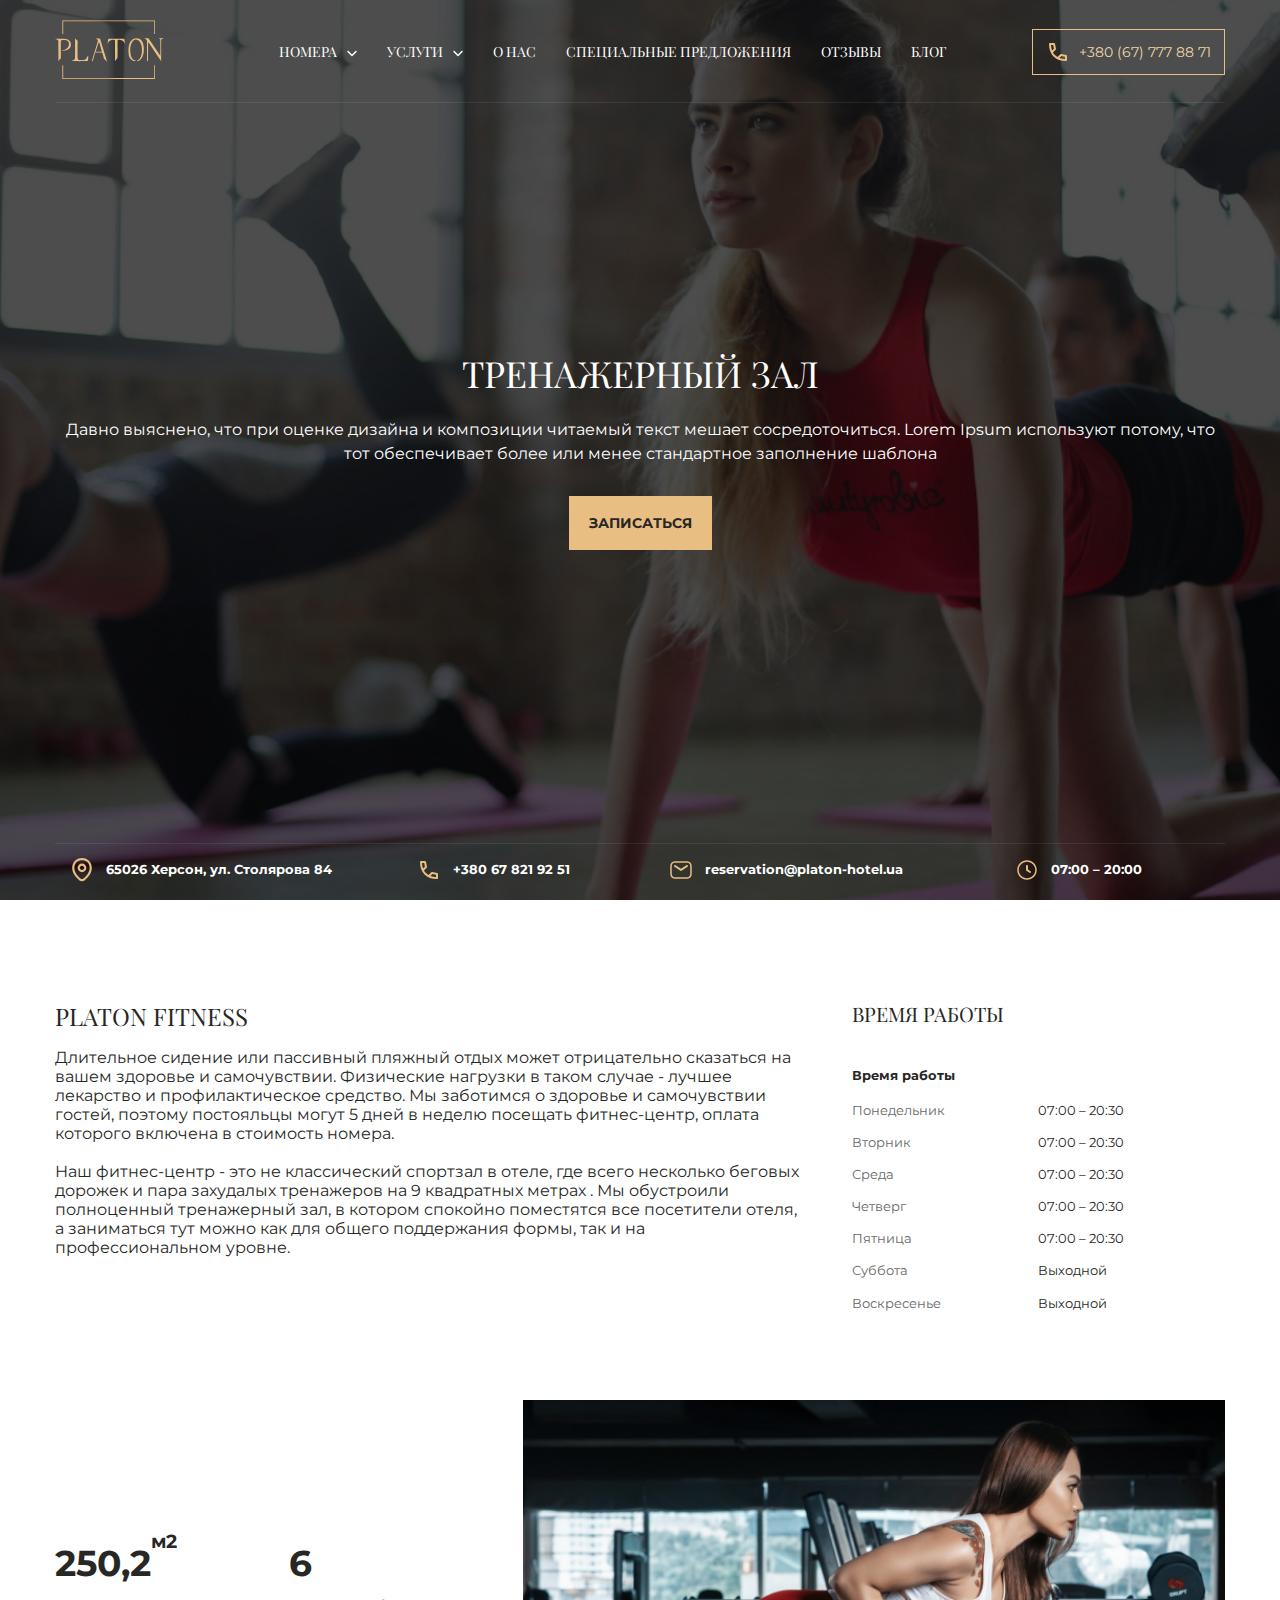
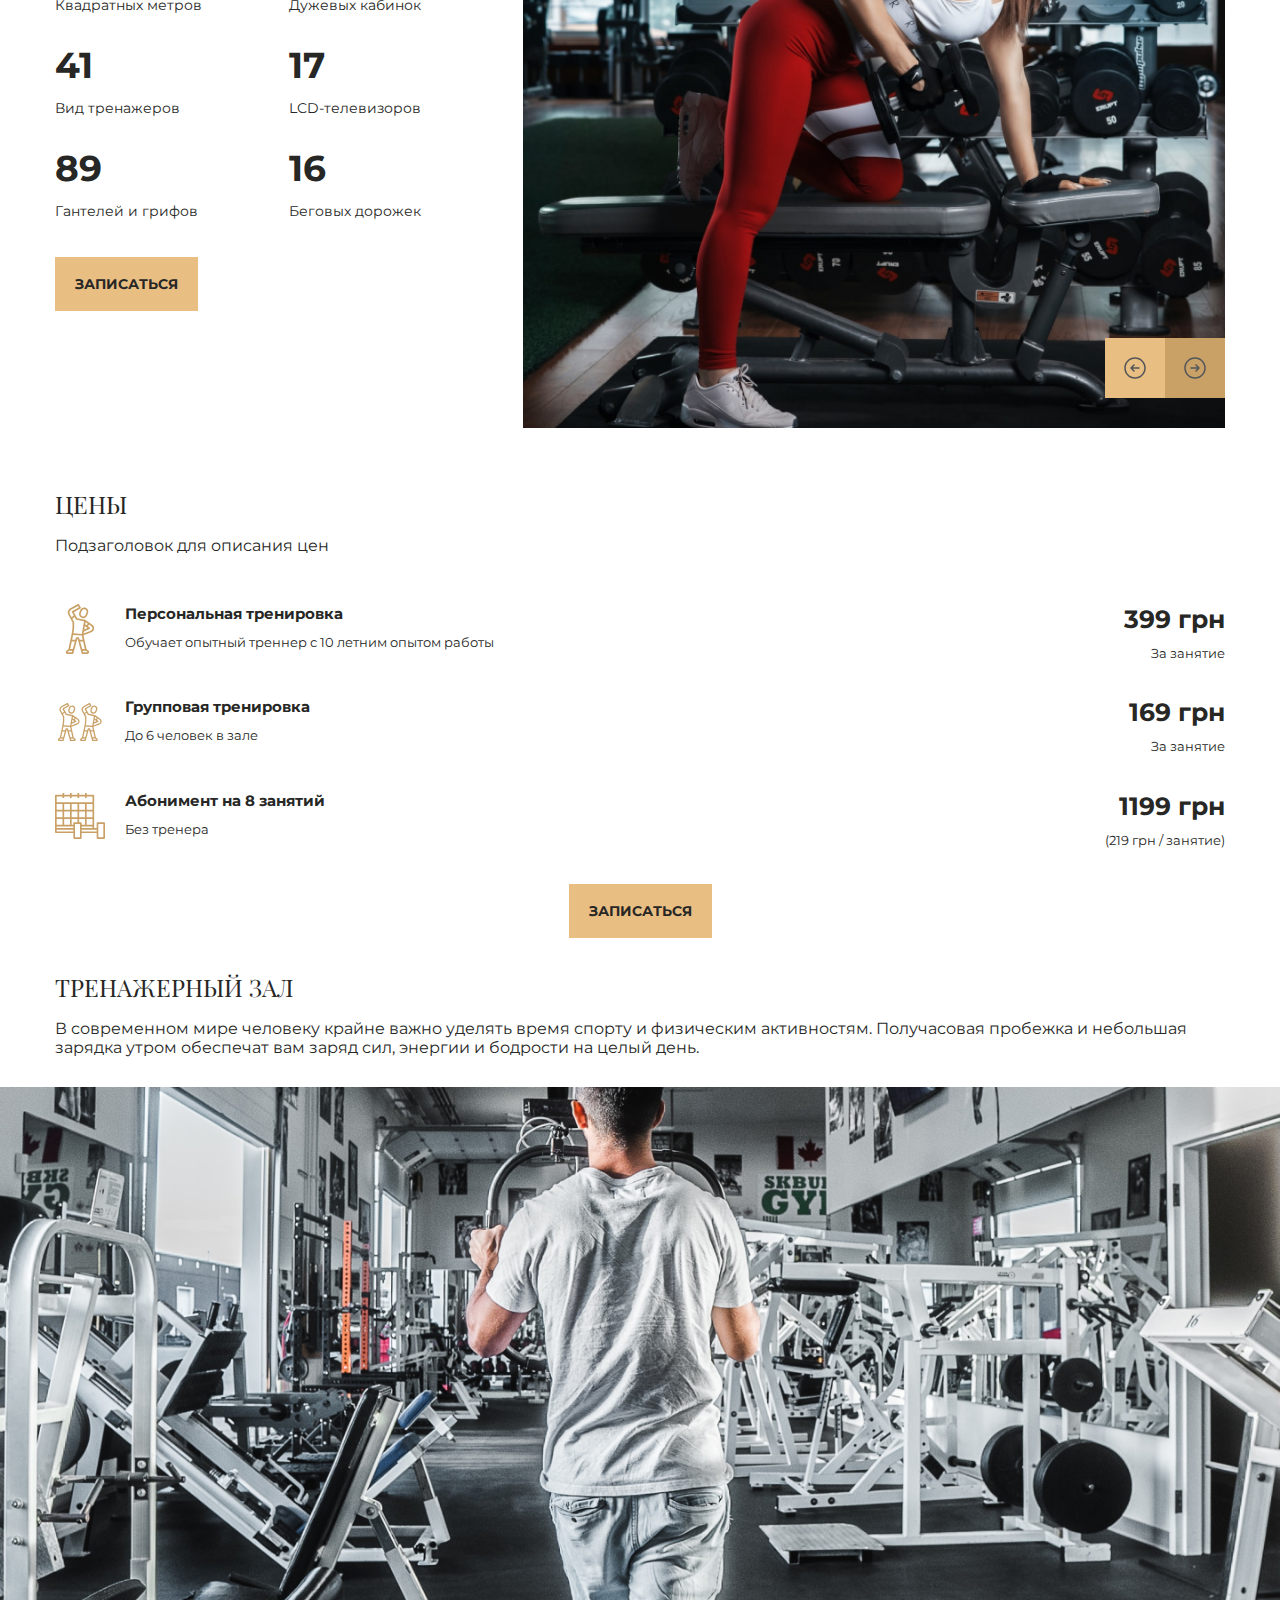
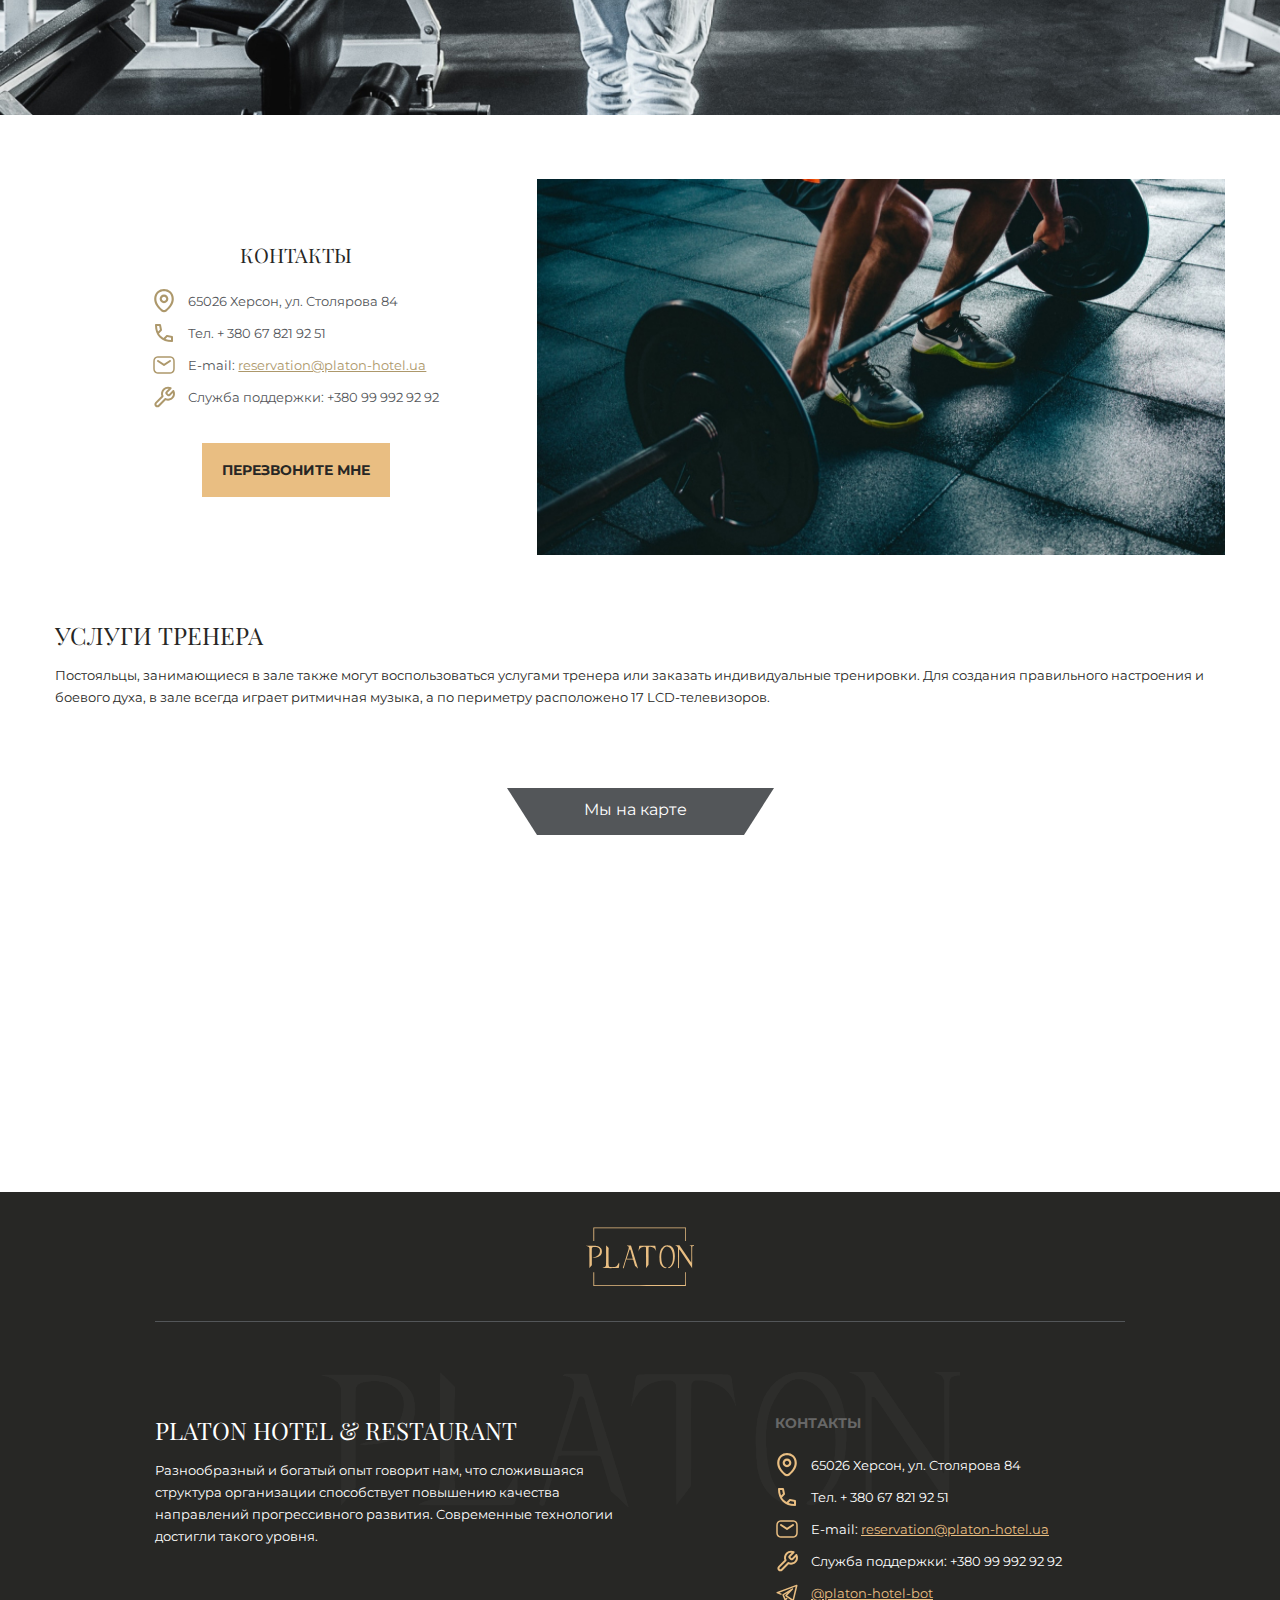
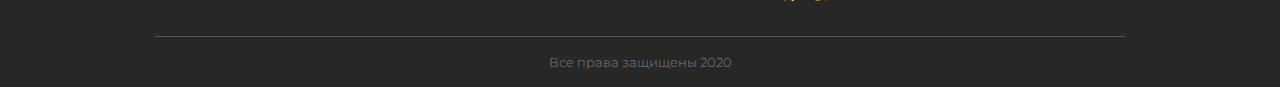
==== commit c87bd880: "page to sauna" ====
--- a/gym.html
+++ b/gym.html
@@ -157,7 +157,7 @@
 		</div>
 	</div>
 </div>
-<div class="container">
+<div class="container margin-60">
 	<div class="gym-section-5">
 		<div class="gym-section-5--text">
 			<ul class="gym_sect--text">
@@ -208,19 +208,168 @@
 		<p>Подзаголовок для описания цен</p>
 		<div class="gym-section-6__inner">
 			<div class="gym-section-6__item">
-				<div class="gym-section-6__item--name">
+				<div class="gym-section-6__left">
 					<img src="accets/images/gym/exercise-1.svg">
-					<h6>Персональная тренировка</h6>
-					<p class="p13">Обучает опытный треннер с 10 летним опытом работы</p>
+					<div class="gym-section-6__item--name">
+						<h6>Персональная тренировка</h6>
+						<p class="p13">Обучает опытный треннер с 10 летним опытом работы</p>
+					</div>
 				</div>
 				<div class="gym-section-6__item--price">
 					<h6>399 грн</h6>
 					<p class="p13">За занятие</p>
 				</div>
 			</div>
-		</div>
-	</div>
-</div>
+			<div class="gym-section-6__item">
+				<div class="gym-section-6__left">
+					<img src="accets/images/gym/exercise 2.svg">
+					<div class="gym-section-6__item--name">
+						<h6>Групповая тренировка</h6>
+						<p class="p13">До 6 человек в зале</p>
+					</div>
+				</div>
+				<div class="gym-section-6__item--price">
+					<h6>169 грн</h6>
+					<p class="p13">За занятие</p>
+				</div>
+			</div>
+			<div class="gym-section-6__item">
+				<div class="gym-section-6__left">
+					<img src="accets/images/gym/exercise-3.svg">
+					<div class="gym-section-6__item--name">
+						<h6>Абонимент на 8 занятий</h6>
+						<p class="p13">Без тренера</p>
+					</div>
+				</div>
+				<div class="gym-section-6__item--price">
+					<h6>1199 грн</h6>
+					<p class="p13">(219 грн / занятие)</p>
+				</div>
+			</div>
+			<div class="btn">Записаться</div>
+		</div>
+	</div>
+</div>
+<div class="container">
+	<h2>Тренажерный зал</h2>
+	<p>
+		В современном мире человеку крайне важно уделять время спорту и физическим активностям. Получасовая пробежка и небольшая зарядка утром обеспечат вам заряд сил, энергии и бодрости на целый день.
+	</p>
+</div>
+<div class="img-full">
+	<img src="accets/images/gym/traine-paralax-image.jpg">
+</div>
+<div class="container contact-wrapper">
+	<div class="rest-section-5">
+		<div class="rest-section-5--text">
+			<h5>Контакты</h5>
+			<div class="contacts">
+				<div class="contacts__item">
+					<div class="contacts__icon">
+						<svg class="contacts__icon">
+							<use xlink:href="#map"></use>
+						</svg>
+					</div>
+					<p>65026 Херсон, ул. Столярова 84</p>
+				</div>
+				<div class="contacts__item">
+					<div class="contacts__icon">
+						<svg class="contacts__icon">
+							<use xlink:href="#tel"></use>
+						</svg>
+					</div>
+					<p>Тел. + 380 67 821 92 51</p>
+				</div>
+				<div class="contacts__item">
+					<div class="contacts__icon">
+						<svg class="contacts__icon">
+							<use xlink:href="#email"></use>
+						</svg>
+					</div>
+					<p>E-mail: <a href="#">reservation@platon-hotel.ua</a></p>
+				</div>
+				<div class="contacts__item">
+					<div class="contacts__icon">
+						<svg class="contacts__icon">
+							<use xlink:href="#wrench"></use>
+						</svg>
+					</div>
+					<p>Служба поддержки: +380 99 992 92 92</p>
+				</div>
+			</div>
+			<div class="btn">Перезвоните мне</div>
+		</div>
+		<div class="rest-section-5--photo">
+			<img src="accets/images/gym/contact-img.jpg" alt="">
+		</div>
+	</div>
+</div>
+<div class="container">
+	<h2>Услуги тренера</h2>
+	<p class="p13">
+		Постояльцы, занимающиеся в зале также могут воспользоваться услугами тренера или заказать индивидуальные тренировки. Для создания правильного настроения и боевого духа, в зале всегда играет ритмичная музыка, а по периметру расположено 17 LCD-телевизоров.
+	</p>
+</div>
+<div class="map">
+	<div class="trapezium"><span>Мы на карте</span></div>	
+	<iframe src="https://www.google.com/maps/embed?pb=!1m14!1m12!1m3!1d2739.402155453987!2d32.61523623317548!3d46.63857194705448!2m3!1f0!2f0!3f0!3m2!1i1024!2i768!4f13.1!5e0!3m2!1sru!2sua!4v1618690546232!5m2!1sru!2sua" width="100%" height="400" style="border:0;" allowfullscreen="" loading="lazy"></iframe>
+</div>
+
+<footer class="footer">
+	<div class="footer__inner">
+		<div class="footer__item-1">
+			<div class="footer__logo">
+				<img src="accets/images/logo.svg" alt="">
+			</div>
+		</div>
+		<div class="footer__item-2">
+			<div class="text-f">
+				<h2>Platon Hotel & Restaurant</h2>
+				<p class="p13 text-f">
+					Разнообразный и богатый опыт говорит нам, что сложившаяся структура организации способствует повышению качества направлений прогрессивного развития. Современные технологии достигли такого уровня.
+				</p>
+			</div>
+			<div>
+				<h4>Контакты</h4>
+				<div class="contacts">
+					<div class="contacts__item">
+						<svg class="contacts__icon">
+							<use xlink:href="#map"></use>
+						</svg>
+						<p>65026 Херсон, ул. Столярова 84</p>
+					</div>
+					<div class="contacts__item">
+						<svg class="contacts__icon">
+							<use xlink:href="#tel"></use>
+						</svg>
+						<p>Тел. + 380 67 821 92 51</p>
+					</div>
+					<div class="contacts__item">
+						<svg class="contacts__icon">
+							<use xlink:href="#email"></use>
+						</svg>
+						<p>E-mail: <a href="#">reservation@platon-hotel.ua</a></p>
+					</div>
+					<div class="contacts__item">
+						<svg class="contacts__icon">
+							<use xlink:href="#wrench"></use>
+						</svg>
+						<p>Служба поддержки: +380 99 992 92 92</p>
+					</div>
+					<div class="contacts__item">
+						<svg class="contacts__icon">
+							<use xlink:href="#telegram"></use>
+						</svg>
+						<a href="#">@platon-hotel-bot</a>
+					</div>
+				</div>
+			</div>
+		</div>
+	</div>
+	<div class="copyright">
+		Все права защищены 2020
+	</div>
+</footer>
 <script src="https://code.jquery.com/jquery-2.2.0.min.js" type="text/javascript"></script>
 <script type="text/javascript" src="accets/slick/slick.min.js"></script>
 <script type="text/javascript" src="main.js"></script>
--- a/accets/css/style.css
+++ b/accets/css/style.css
@@ -30,6 +30,15 @@
 	margin-bottom: 20px;
 }
 
+h2 {
+	font-family: Playfair Display;
+	font-style: normal;
+	font-weight: 400;
+	font-size: 24px;
+	line-height: normal;
+	text-transform: uppercase;
+}
+
 h3 {
 	font-family: 'Playfair Display', serif;
 	font-size: 18px;
@@ -37,15 +46,6 @@
 	line-height: 1.33;
 	text-transform: uppercase;
 	color: #ffffff;
-}
-
-h2 {
-	font-family: Playfair Display;
-	font-style: normal;
-	font-weight: 400;
-	font-size: 24px;
-	line-height: normal;
-	text-transform: uppercase;
 }
 
 h4 {
@@ -127,6 +127,31 @@
 	padding: 0 15px;
 }
 
+.contact-wrapper {
+	margin-top: 60px;
+	margin-bottom: 60px;
+}
+
+.margin-60 {
+	margin-top: 60px;
+	margin-bottom: 60px;
+}
+
+.img-full {
+	margin: 30px auto;
+}
+
+@media(min-width: 1900px) {
+	.img-full {
+		max-width: 1900px;
+		width: 100%;
+	}
+}
+
+.img-full img {
+	width: 100%;
+}
+
 /*--------------------HEADER---------------------*/
 header {
 	width: 100%;
@@ -194,6 +219,18 @@
 	padding: 10px 13px;
 	color: #ECD7A9;
 	font-size: 14px;
+	transition: all .3s linear;
+	text-decoration: none;
+	cursor: pointer;
+}
+
+.btn__tel:hover {
+	background:  #E9BE82;
+	color: #000000;
+}
+
+.btn__tel:hover .icon__tel {
+	fill: #000000;
 }
 
 .icon__tel {
@@ -738,7 +775,7 @@
 }
 
 .rest-section-4--inner {
-	margin: 43px 0 60px 0;
+	margin: 43px 0 0 0;
 	display: flex;
     justify-content: space-between;
     flex-wrap: wrap;
@@ -828,6 +865,7 @@
 }
 
 .gym_sect--text p {
+	font-size: 14px;
 	margin: 0;
 }
 
@@ -863,4 +901,105 @@
 .slider-3 .prev {
 	right: 60px;
 	bottom: 30px;
+}
+
+.gym-section-6__inner {
+	display: flex;
+	flex-direction: column;
+}
+
+.gym-section-6__inner .btn {
+	margin: 33px auto;
+}
+
+.gym-section-6__item {
+	display: flex;
+    justify-content: space-between;
+    margin-top: 33px;
+}
+
+.gym-section-6__item p {
+	margin: 8px 0 0 0;
+}
+
+.gym-section-6__left {
+	display: flex;
+}
+
+.gym-section-6__left img {
+	width: 50px;
+	height: 50px;
+	margin-right: 20px;
+}
+
+.gym-section-6__item--price {
+	text-align: right;
+}
+
+.gym-section-6__item--price h6 {
+	font-size: 25px;
+}
+
+.slider-5 {
+	max-width: 740px;
+	margin: 0 auto;
+}
+
+.slider-5 .slide img {
+	object-fit: cover;
+}
+
+.slider-5 .slide {
+	width: 93px;
+	height: 92px;
+}
+
+.slider-5 .slide:not(:last-child) {
+	margin-right: 15px;
+}
+
+.slider-5 img, .slider-4 .slide img {
+	width: 100%;
+	height: 100%;
+}
+
+.slider-4 {
+	margin-top: 20px;
+	margin-bottom: 30px;
+}
+
+.slider-4 .next {
+	right: 0;
+	bottom: 10px;
+}
+
+.slider-4 .prev {
+	left: 0;
+	bottom: 10px;
+}
+
+.slider-4 .slide img {
+	max-height: 540px;
+	height: 540px;
+}
+
+.double-slider {
+	margin-top: 20px;
+	margin-bottom: 60px;
+}
+
+.universal-left-right__row {
+	display: grid;
+	grid-template-columns: 1fr 1fr;
+	grid-column-gap: 70px;
+    grid-row-gap: 70px;
+    align-items: center;
+}
+
+.universal-left-right__row .universal-left-right__item:first-of-type {
+	order: 1;
+}
+
+.universal-left-right__row:nth-child(2n) .universal-left-right__item:first-of-type{
+	order: -1;
 }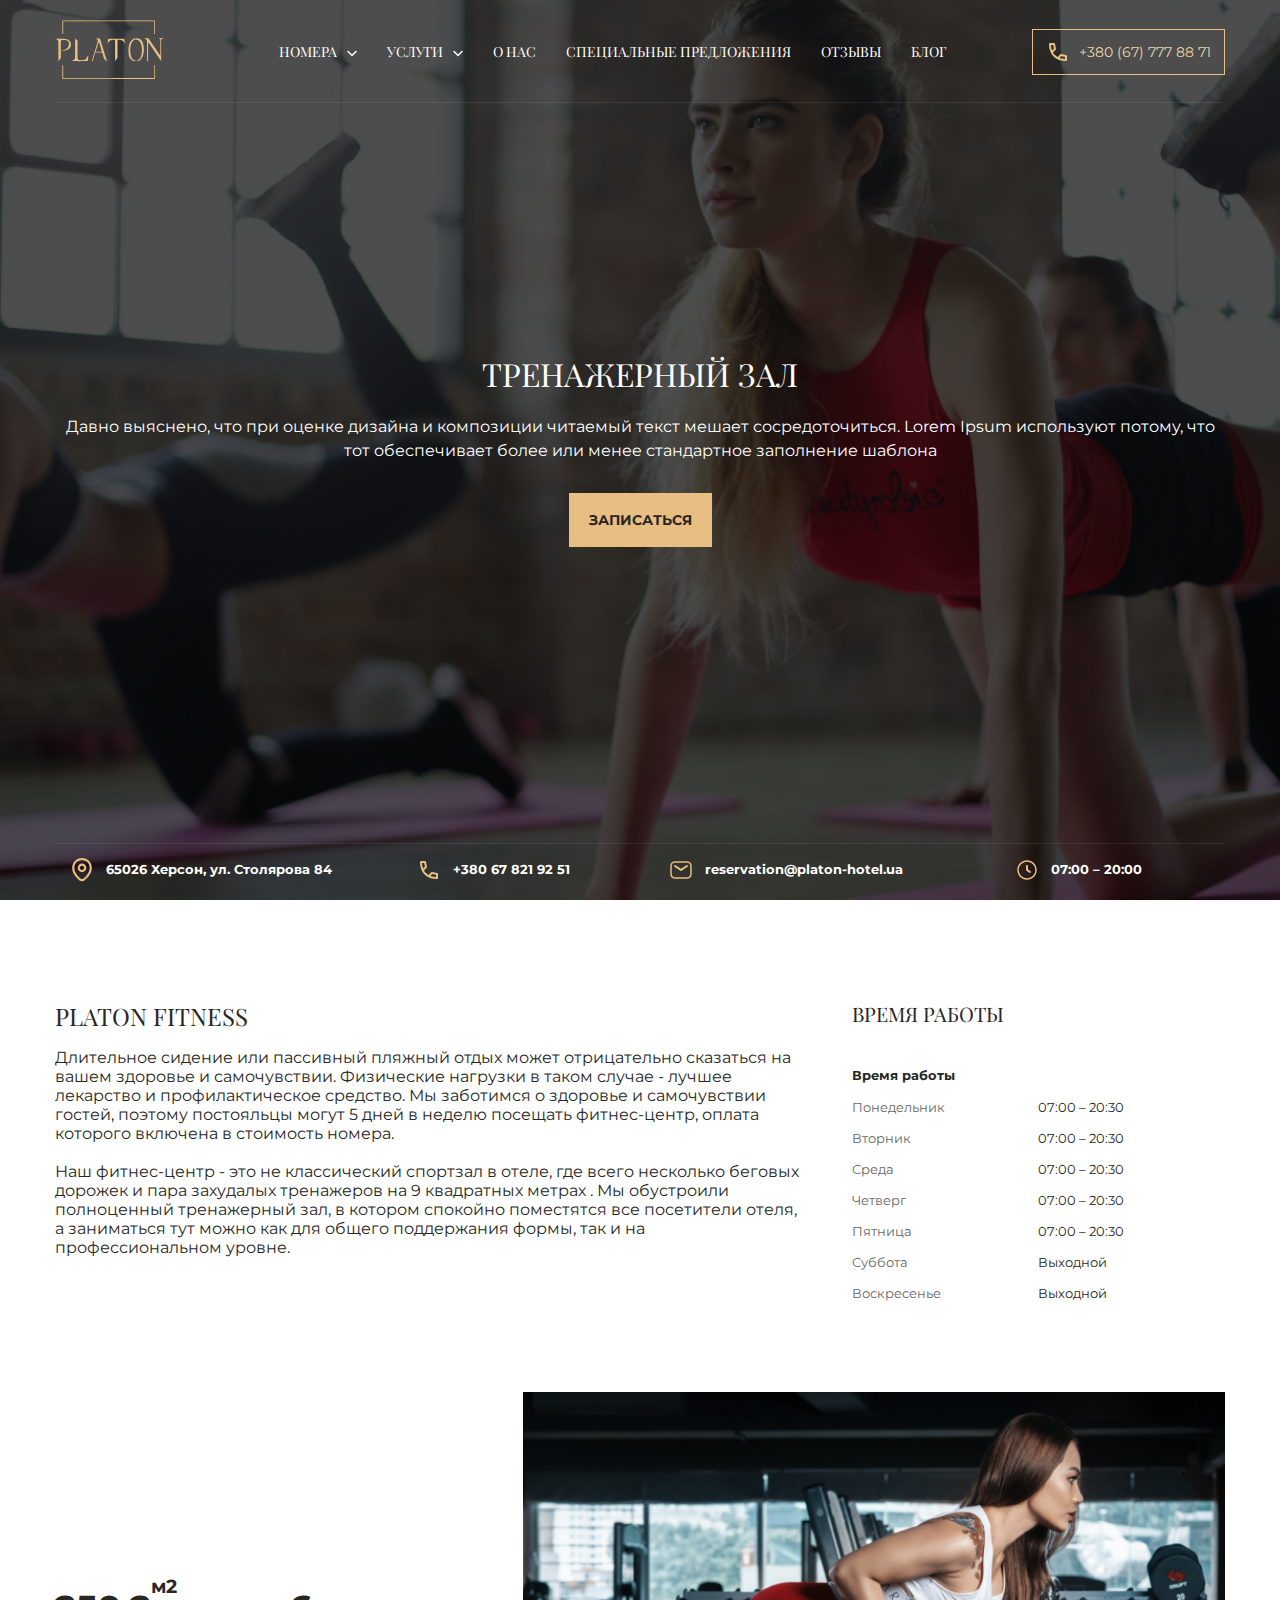
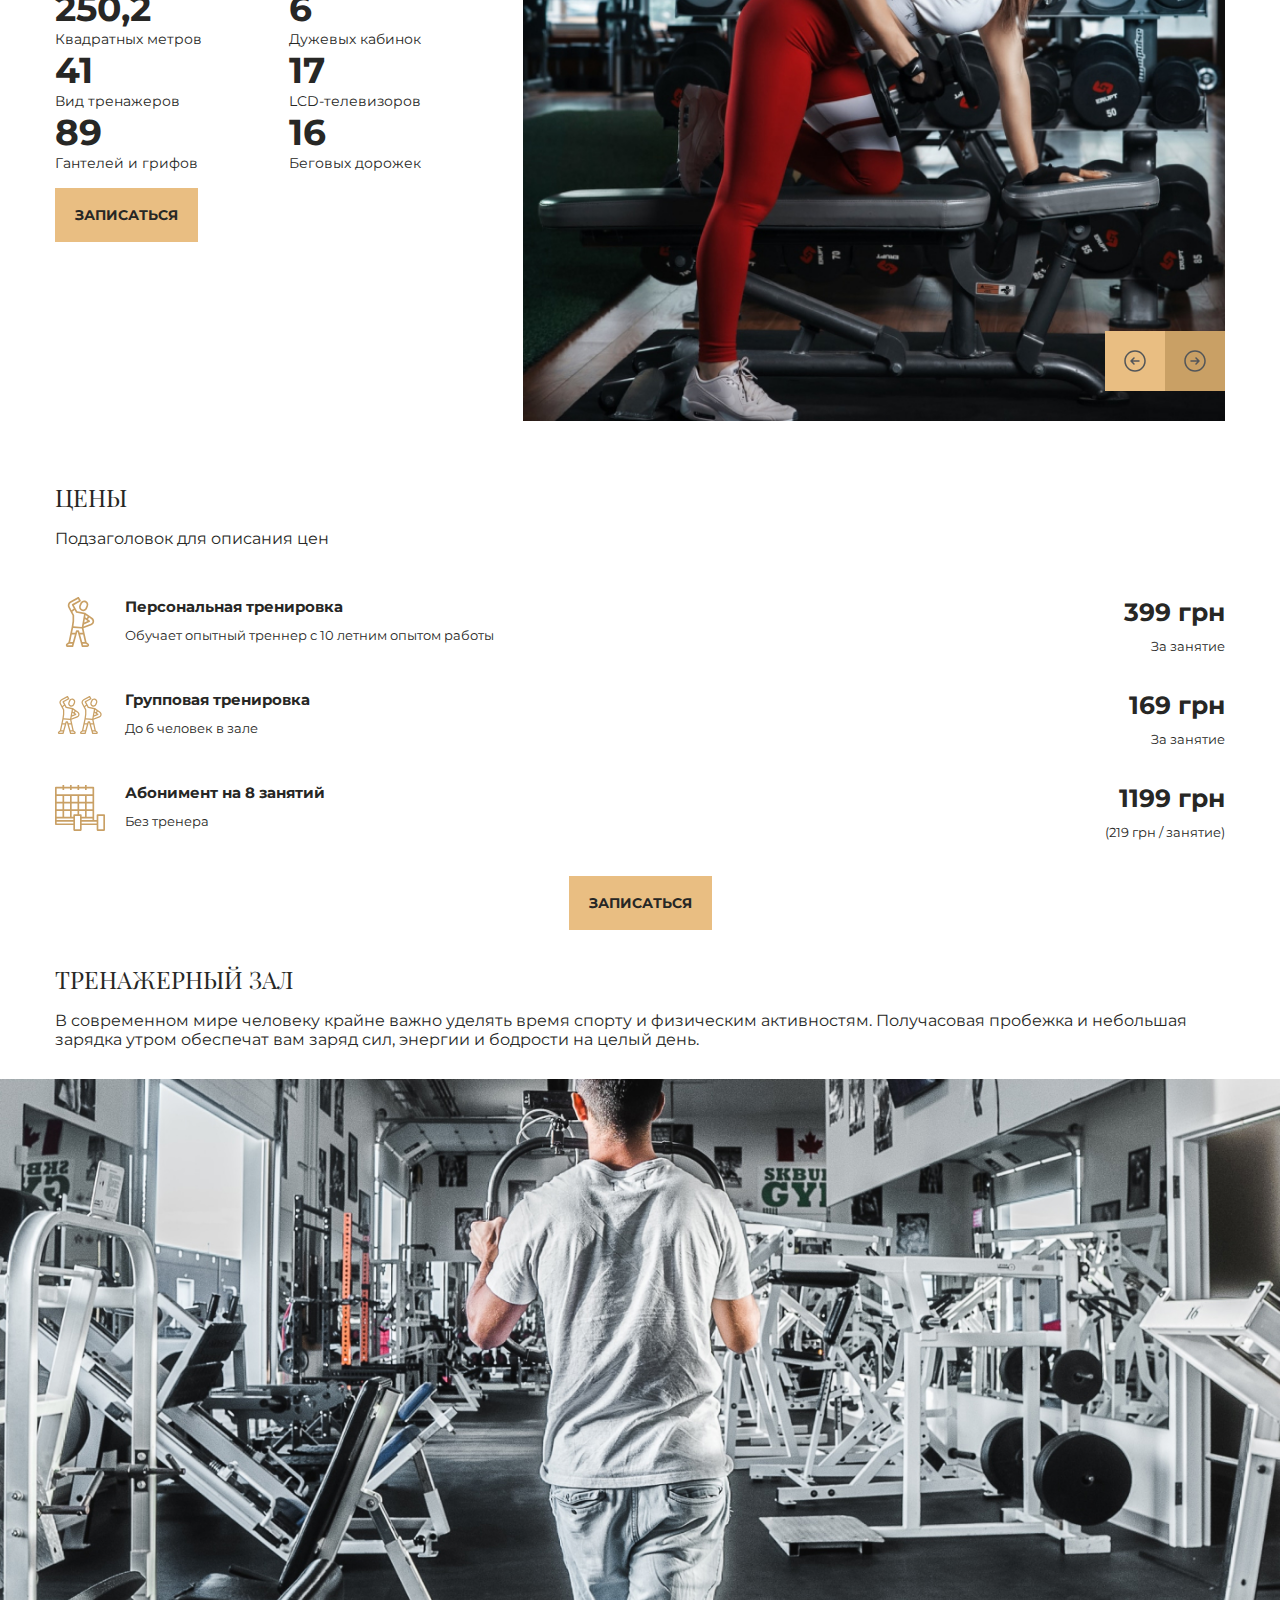
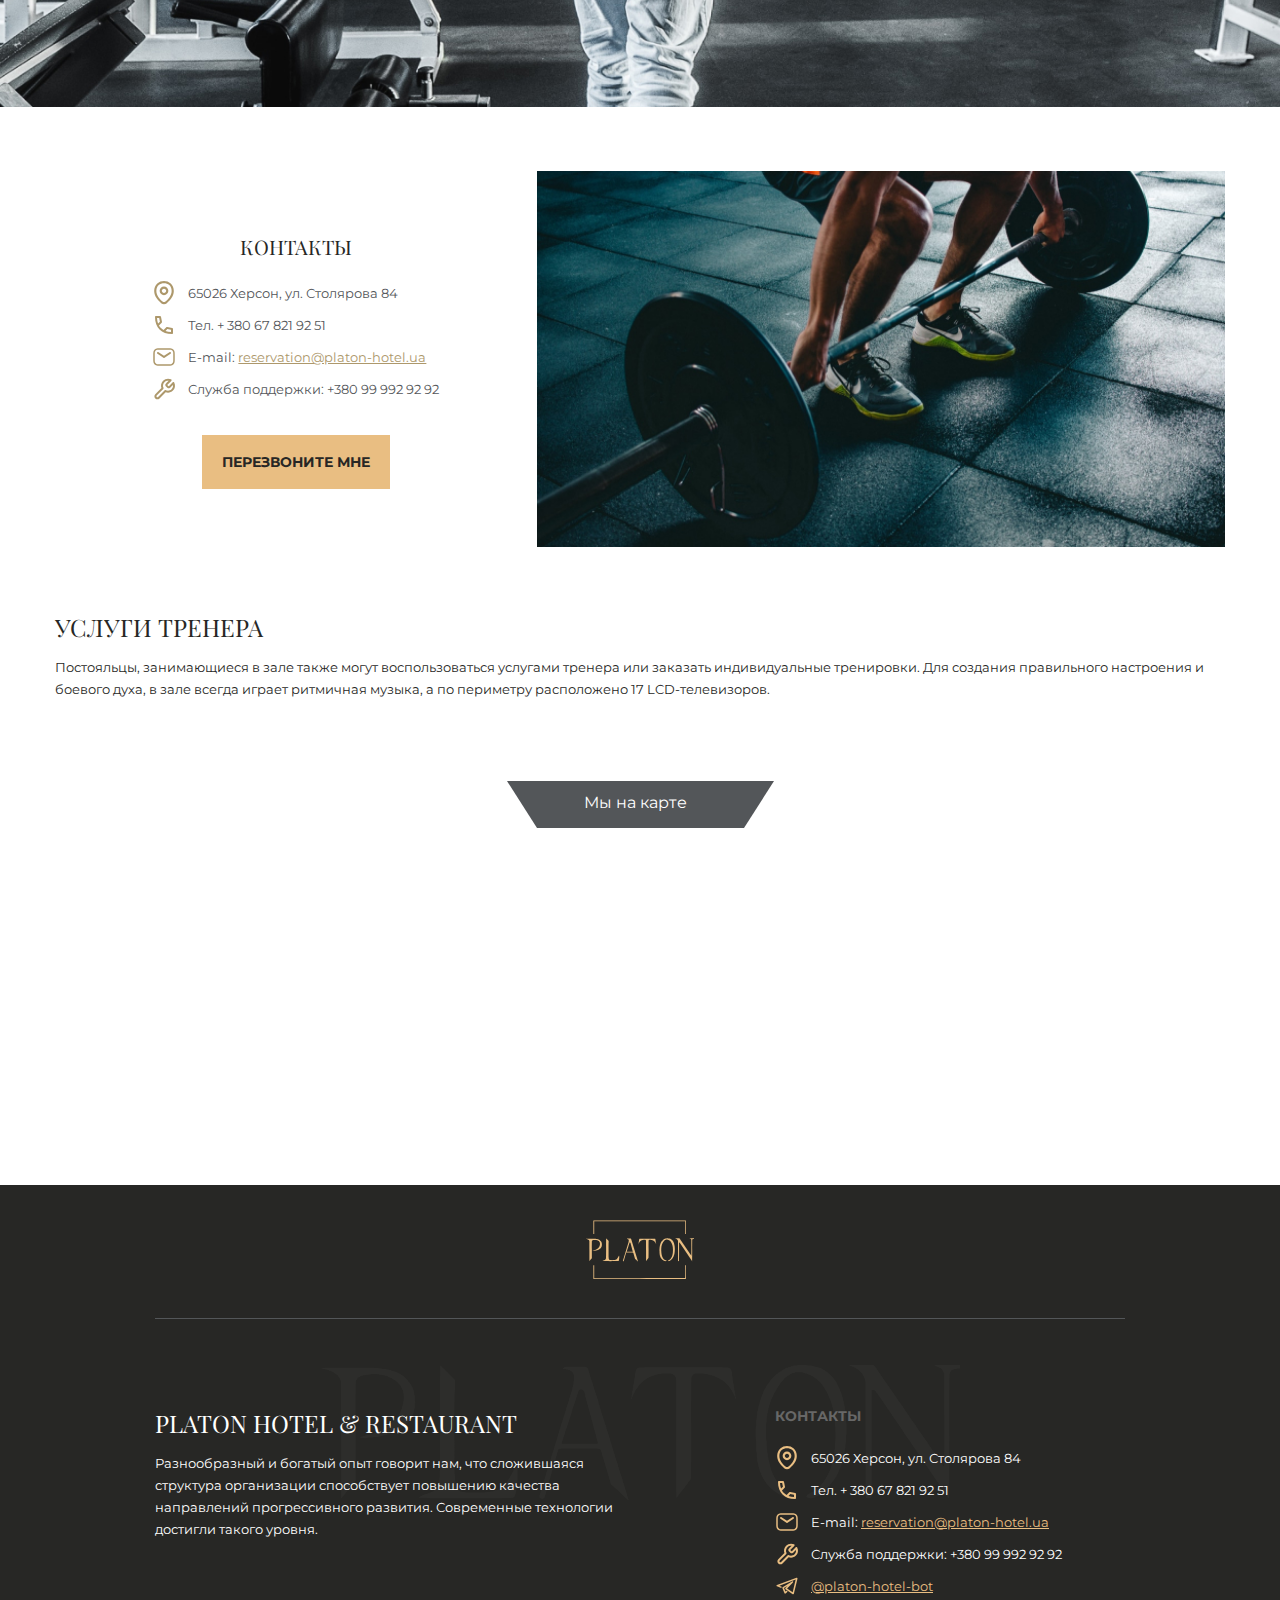
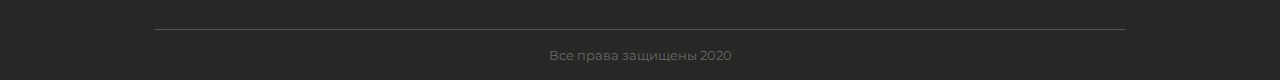
==== commit e351cac1: "blog" ====
--- a/gym.html
+++ b/gym.html
@@ -45,9 +45,9 @@
 <header>
 	<div class="container">
 		<div class="header__inner">
-			<div class="header__logo">
+			<a class="header__logo" href="#">
 				<img src="accets/images/logo.svg" alt="">
-			</div>
+			</a>
 
 			<nav class="nav">
 				<div class="nav__submenu">Номера</div>
@@ -319,7 +319,9 @@
 	<div class="footer__inner">
 		<div class="footer__item-1">
 			<div class="footer__logo">
-				<img src="accets/images/logo.svg" alt="">
+				<a href="#">
+					<img src="accets/images/logo.svg">
+				</a>	
 			</div>
 		</div>
 		<div class="footer__item-2">
--- a/accets/css/style.css
+++ b/accets/css/style.css
@@ -22,7 +22,7 @@
 h1 {
 	display: block;
 	font-family: 'Playfair Display', serif;
-	font-size: 36px;
+	font-size: 32px;
 	font-weight: 400;
 	line-height: 1.33;
 	text-transform: uppercase;
@@ -30,8 +30,17 @@
 	margin-bottom: 20px;
 }
 
+.h1-1 {
+	font-size: 36px;
+}
+
+.h1-2 {
+	font-size: 29px;
+	text-transform: none;
+}
+
 h2 {
-	font-family: Playfair Display;
+	font-family: Playfair Display, serif;
 	font-style: normal;
 	font-weight: 400;
 	font-size: 24px;
@@ -102,6 +111,7 @@
 }
 
 .btn {
+	margin: auto 0;
 	cursor: pointer;
 	padding: 18px 20px;
 	background: #E9BE82;
@@ -152,6 +162,11 @@
 	width: 100%;
 }
 
+.citate {
+	border-left: 5px #E9BE82 solid;
+	margin: 40px 0 40px 40px;
+}
+
 /*--------------------HEADER---------------------*/
 header {
 	width: 100%;
@@ -248,7 +263,6 @@
 	display: flex;
 	align-items: center;
 	justify-content: center;
-	position: relative;
 }
 
 .intro p {
@@ -298,7 +312,7 @@
 .reserv .btn {
 	border: none;
 	height: 48px;
-	margin-top: 42px;
+	margin-top: 35px;
 }
 
 .reserv__item input {
@@ -489,12 +503,12 @@
 	color: #272725;
 }
 
-.slider-2 .prev {
+.slider-2 .prev, .apart__section-2__slider .prev {
 	bottom: 0;
 	right: 60px;
 }
 
-.slider-2 .next {
+.slider-2 .next, .apart__section-2__slider .next {
 	bottom: 0;
 	right: 0;
 }
@@ -558,13 +572,13 @@
 	display: none;
 }
 
-.section-5 p, li {
+.section-5 p, .section-5 li {
 	font-size: 13px;
 	line-height: 1.7;
 	margin-bottom: 18px;
 }
 
-.section-5 li {
+.section-5 li, .blogs__text li {
 	list-style-image: url(../images/list.svg);
 	padding-left: 10px;
 }
@@ -745,7 +759,7 @@
 
 .rest__graf--text li {
 	display: flex;
-	margin-bottom: 10px;
+	margin-bottom: 15px;
 }
 
 .rest__graf--text span {
@@ -1002,4 +1016,161 @@
 
 .universal-left-right__row:nth-child(2n) .universal-left-right__item:first-of-type{
 	order: -1;
+}
+
+/*APARTAMENTS*/
+.apart__section-2 {
+	display: flex;
+	margin-top: 40px;
+	margin-bottom: 60px;
+}
+
+.apart__section-2__inner {
+	width: 50%;
+	padding-top: 40px;
+	padding-right: 30px;
+	display: flex;
+	flex-direction: column;
+	justify-content: space-between;
+}
+
+.apart__section-2__info h2 {
+	border-bottom: 1px solid #E9BE82;
+	display: inline-block;
+}
+
+.apart__section-2__info--list {
+	list-style-type: none;
+    padding: 0;
+    display: grid;
+    grid-template-columns: 1fr 1fr;
+    grid-column-gap: 14px;
+}
+
+.apart__section-2__info--list li {
+	display: flex;
+	align-items: center;
+}
+
+.apart__section-2__info--list p {
+	font-size: 12px;
+}
+
+.apart__section-2__info--list span {
+	width: 24px;
+	height: 24px;
+	margin-right: 12px;
+}
+
+.apart__section-2__info--price {
+	display: flex;
+	justify-content: space-between;
+}
+
+.apart__section-2__info--price-item span {
+	font-size: 12px;
+}
+
+.apart__section-2__info--price-item p {
+	font-size: 28px;
+	margin: 0;
+}
+
+.apart__section-2__slider {
+	width: 50%;
+}
+
+.apart__section-2__slider .slide img {
+	width: 100%;
+	max-height: 540px;
+}
+
+.sale h4 {
+	font-family: Montserrat;
+	font-weight: 400;
+	font-size: 28px;
+	color: #EB4857;
+}
+
+.sale p {
+	font-size: 14px;
+	text-decoration-line: line-through;
+}
+
+/*BLOG*/
+.blog {
+	display: grid;
+    grid-template-columns: 1fr 1fr 1fr 1fr;
+    grid-column-gap: 20px;
+    grid-row-gap: 30px;
+    margin-top: -70px;
+}
+
+.blog--mini {
+	margin-top: 30px;
+}
+
+.blog__item ul {
+	padding-left: 0
+}
+
+.blog__item li {
+	font-size: 12px;
+	list-style: none;
+	background: url(../images/blog/Union.svg) no-repeat;
+	padding-left: 25px;
+}
+
+.blog__item h6 {
+	font-size: 13px;
+}
+
+.blog__item p {
+	font-size: 12px;
+}
+
+.blog__img:hover {
+	cursor: pointer;
+}
+
+.blog__img:hover ~ h6 {
+	color: #E9BE82;
+}
+/*BLOGS*/
+.blogs__text {
+	margin-top: 55px;
+}
+
+.blogs__text p {
+	font-size: 15px;
+	line-height: 1.6;
+}
+
+.blogs__text h3 {
+	color: #272725;
+	text-transform: none;
+	padding: 15px;
+}
+
+.blogs__text h5 {
+	font-size: 22px;
+	text-transform: none;
+}
+
+.blogs__text li {
+	font-size: 14px;
+	line-height: 20px;
+	margin-bottom: 30px;
+}
+
+.blogs__img {
+	margin: 40px 0;
+}
+
+.blogs__img img {
+	width: 100%;
+}
+
+.blog--footer {
+	margin-top: 150px;
 }